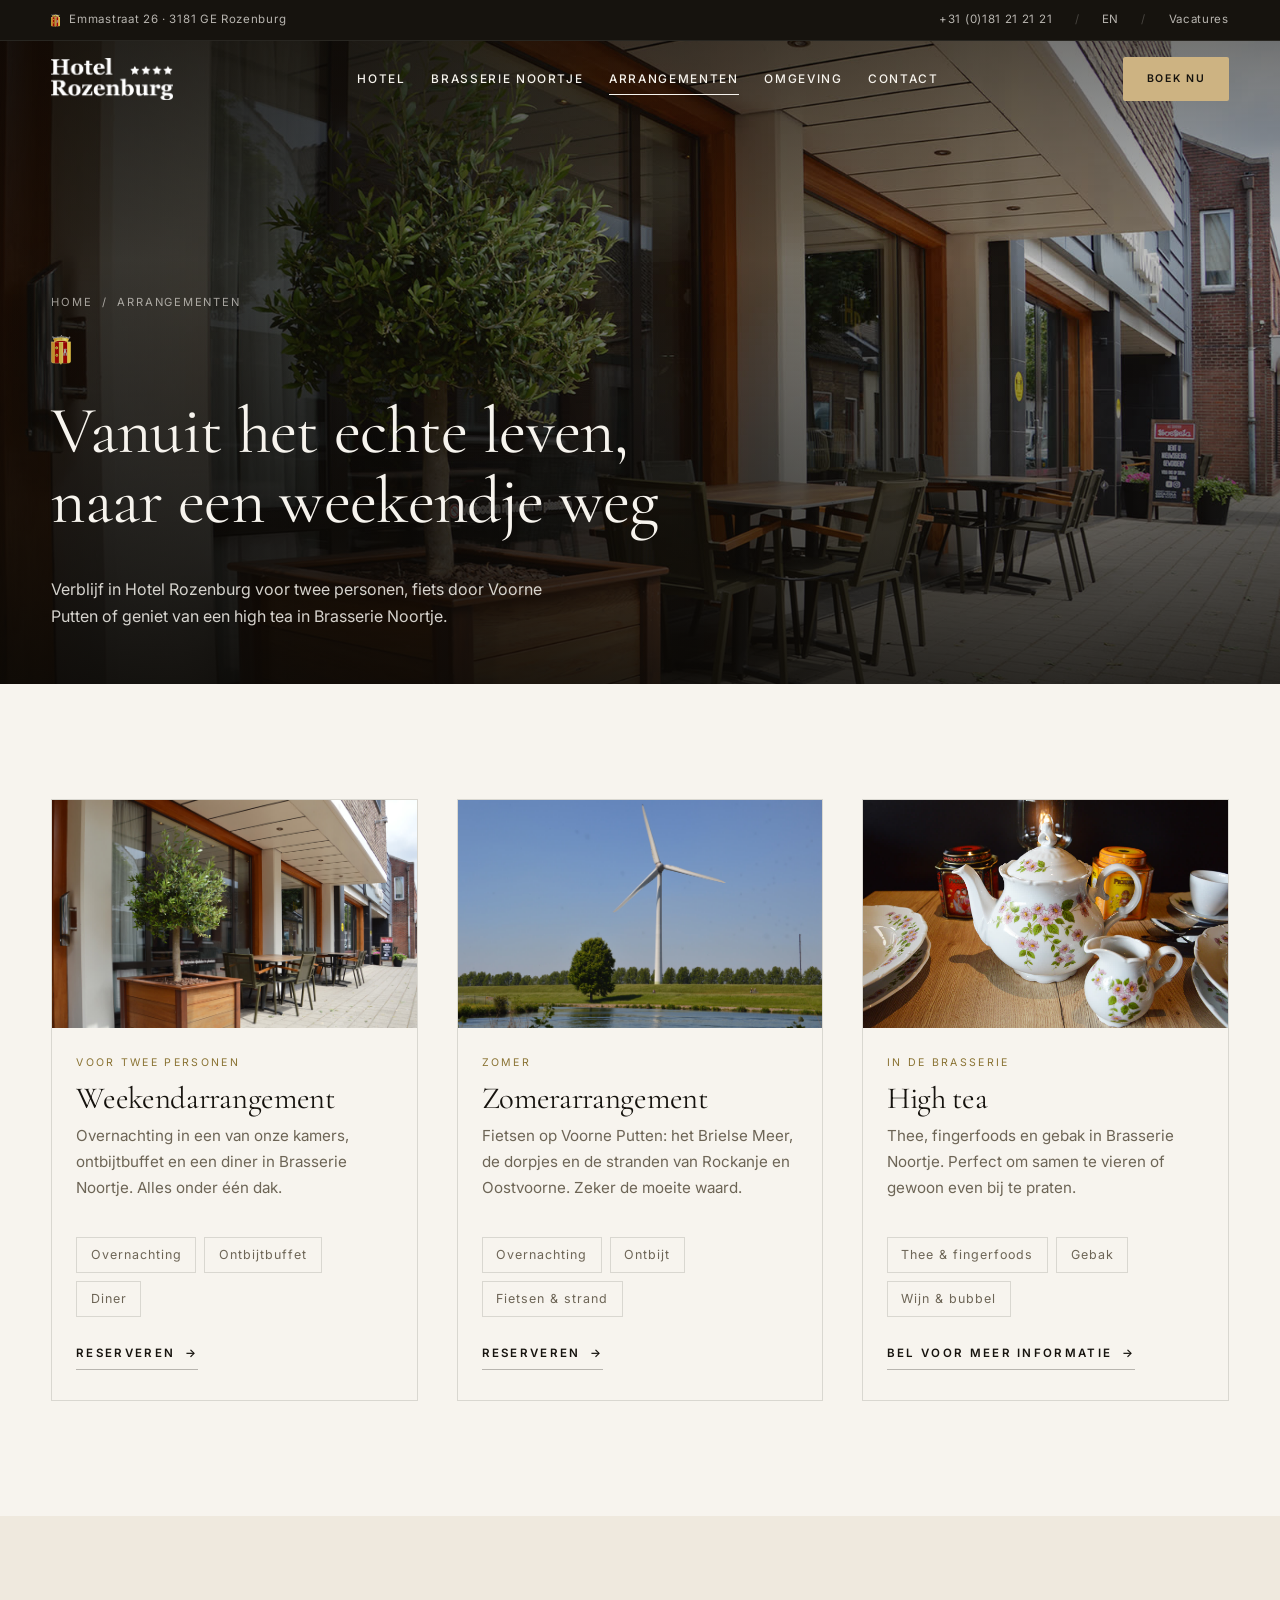
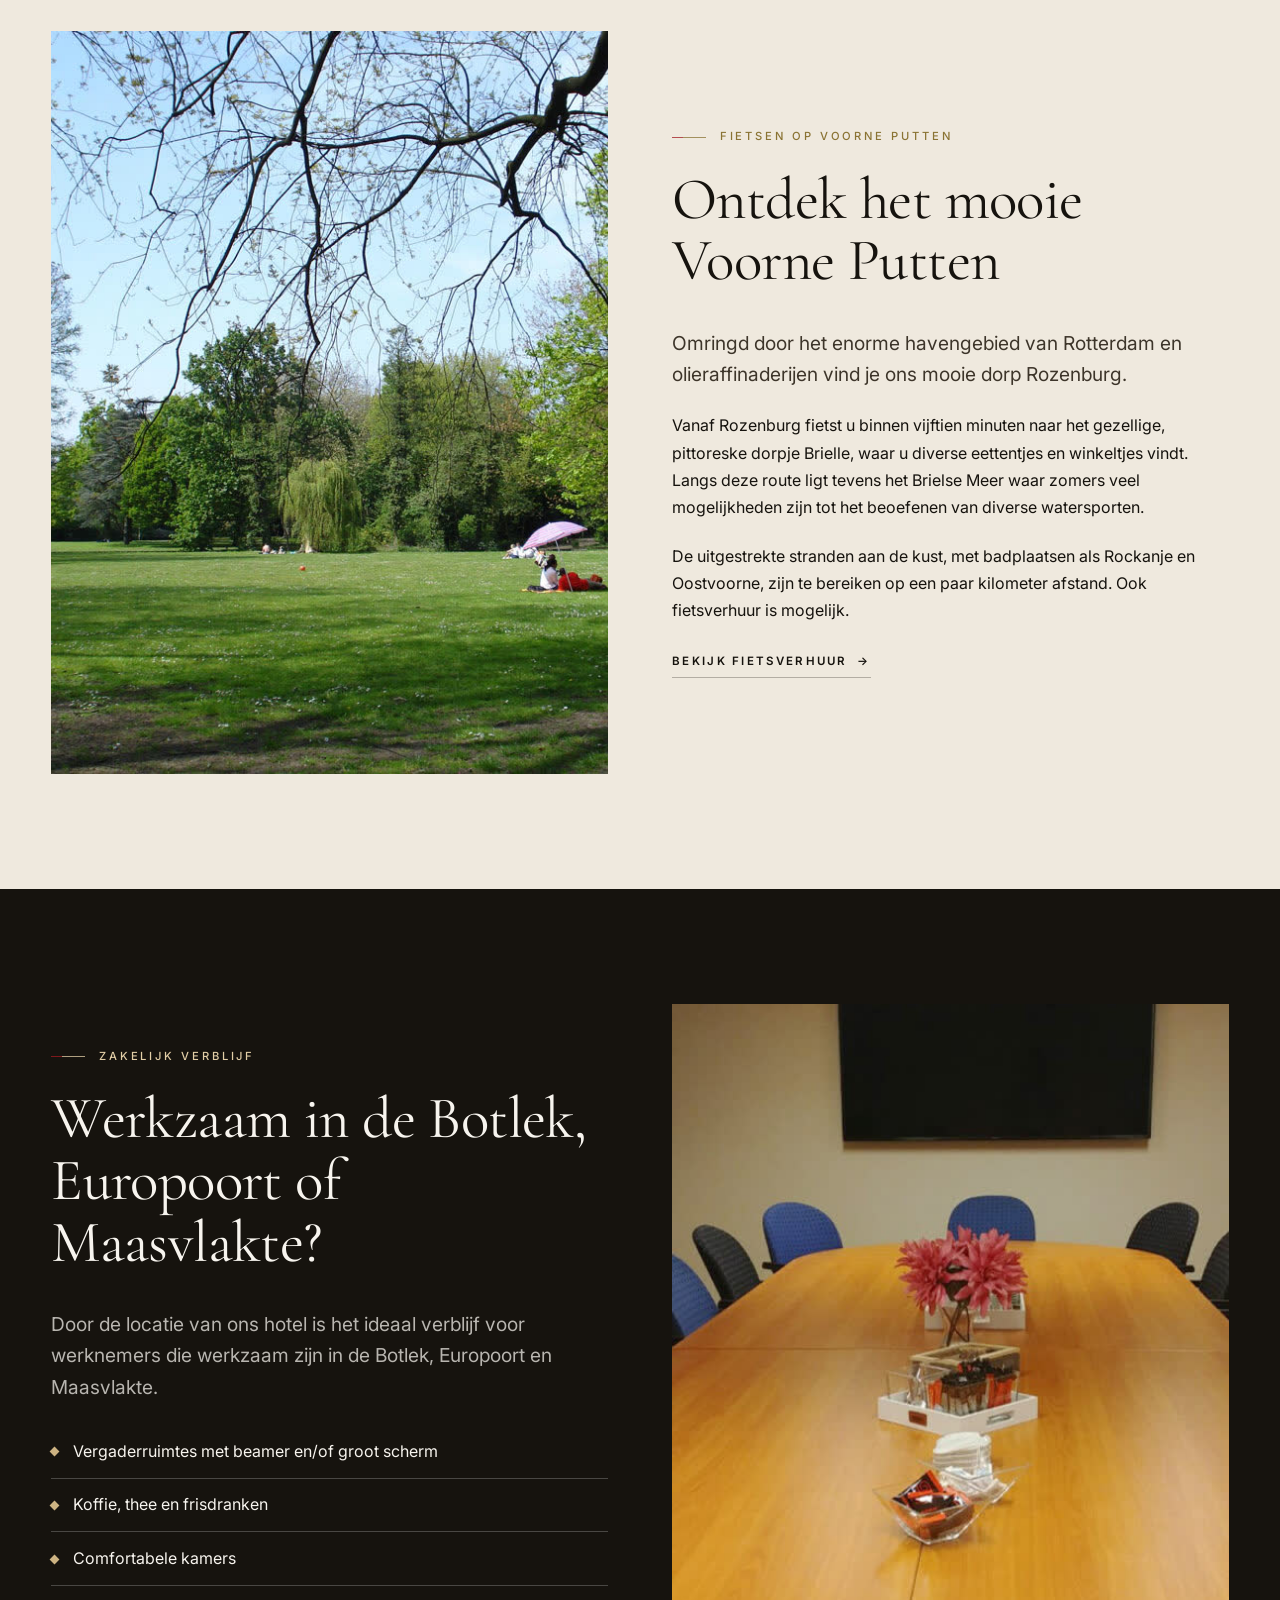
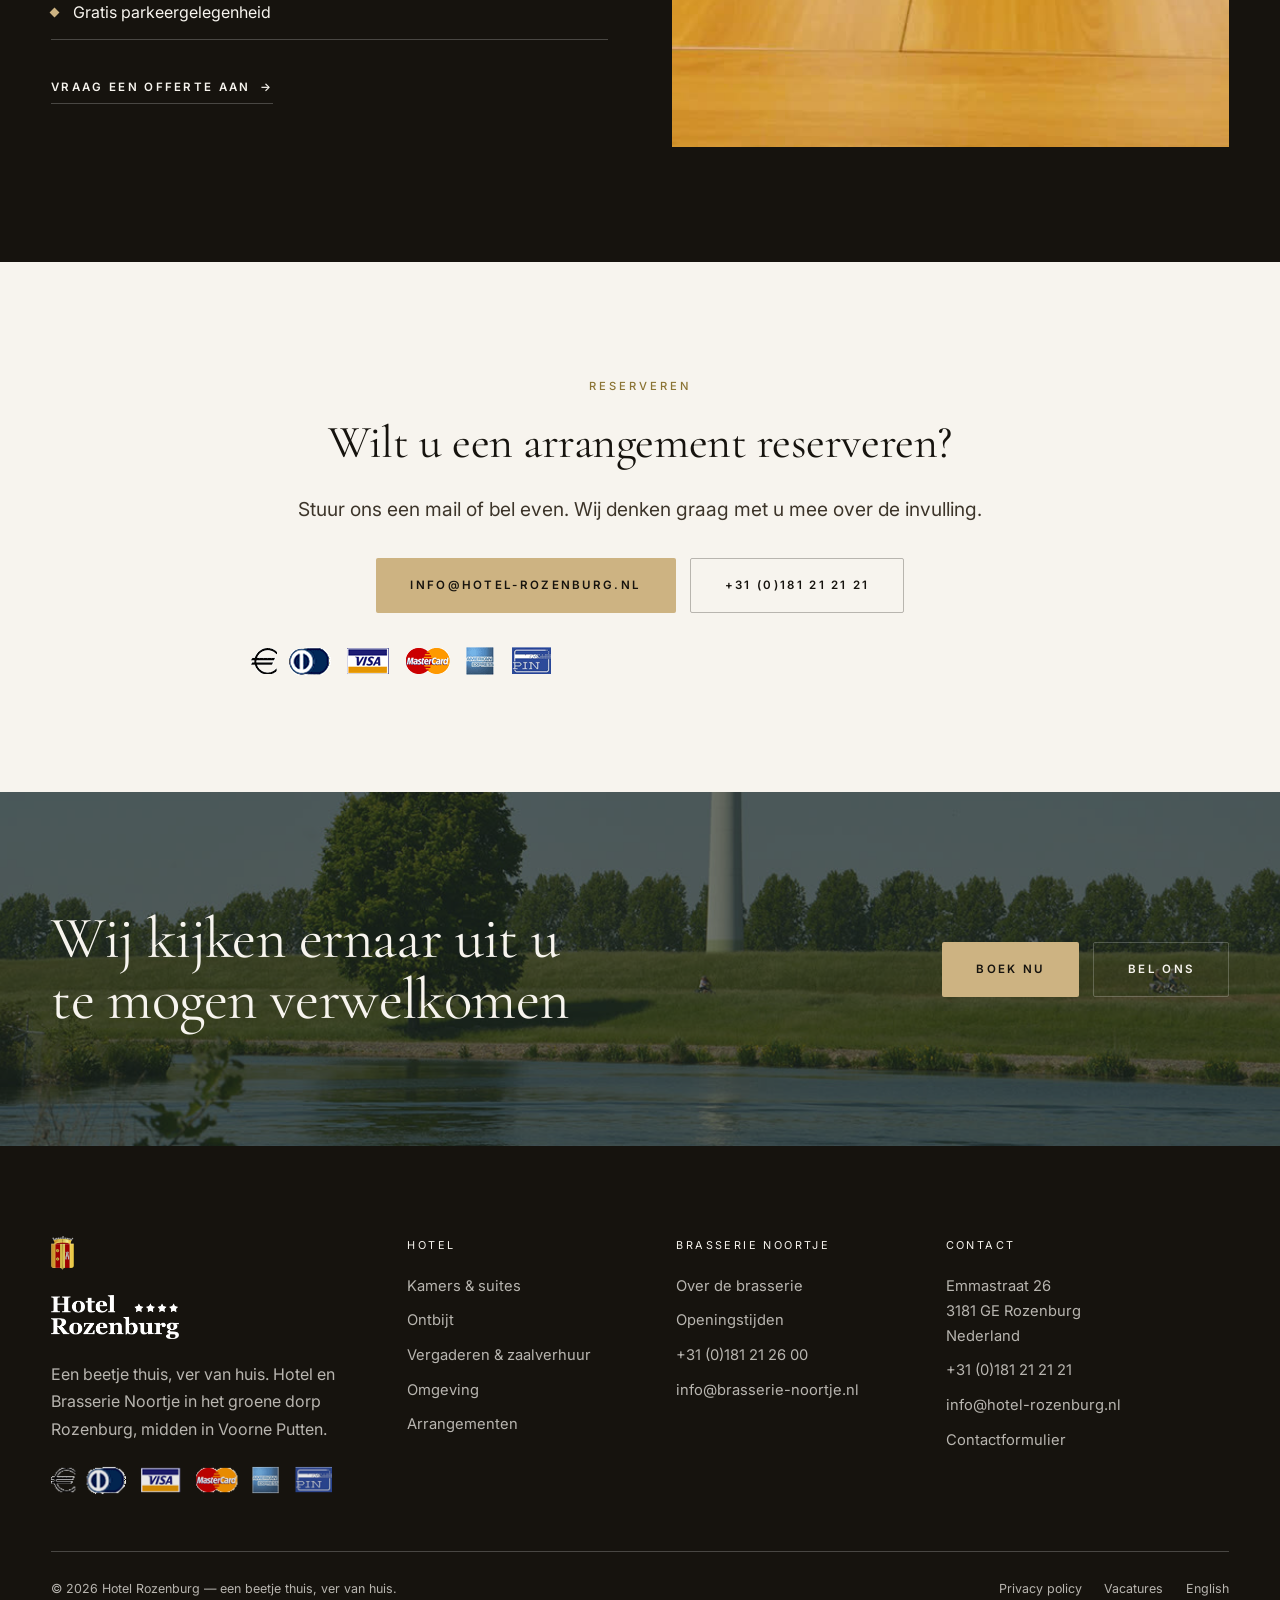
==== arrangementen.html @ 396d0c32 "Concept redesign hotelrozenburg.nl in Berkeley/Maybourne-stijl Nieuwe, statische website voor Hotel " ====
<!DOCTYPE html>
<html lang="nl">
<head>
<meta charset="utf-8">
<meta name="viewport" content="width=device-width, initial-scale=1">
<title>Arrangementen — Weekend weg, high tea &amp; zakelijk verblijf | Hotel Rozenburg</title>
<meta name="description" content="Arrangementen bij Hotel Rozenburg: weekendarrangement voor twee, zomerarrangement met fietsen, high tea in Brasserie Noortje en verblijf voor zakelijke gasten in de Botlek, Europoort en Maasvlakte.">
<link rel="icon" href="assets/img/favicon.png" type="image/png">
<link rel="preconnect" href="https://fonts.googleapis.com">
<link rel="preconnect" href="https://fonts.gstatic.com" crossorigin>
<link href="https://fonts.googleapis.com/css2?family=Cormorant+Garamond:ital,wght@0,300;0,400;0,500;1,300;1,400&family=Inter:wght@300;400;500;600&display=swap" rel="stylesheet">
<link rel="stylesheet" href="assets/css/style.css">
</head>
<body>
<a class="skip-link" href="#main">Direct naar de inhoud</a>

<div class="header-shell">
  <div class="topbar">
    <div class="container topbar__inner">
      <span class="topbar__brand"><img class="crest" src="assets/img/crest-rozenburg.svg" alt="" width="179" height="269" aria-hidden="true">Emmastraat 26 &middot; 3181 GE Rozenburg</span>
      <div class="topbar__list topbar__list--extra">
        <a href="tel:+31181212121">+31 (0)181 21 21 21</a>
        <span class="topbar__sep">/</span>
        <a href="https://hotelrozenburg.nl/en/" lang="en">EN</a>
        <span class="topbar__sep">/</span>
        <a href="https://hotelrozenburg.nl/vacatures/">Vacatures</a>
      </div>
    </div>
  </div>

  <header class="header header--transparent">
    <div class="container header__inner">
      <a class="header__logo" href="index.html" aria-label="Hotel Rozenburg — naar de homepage">
        <img class="logo-light" src="assets/img/logo-hotel.png" alt="Hotel Rozenburg" width="994" height="343">
        <img class="logo-dark" src="assets/img/logo-hotel-ink.png" alt="" width="994" height="343" aria-hidden="true">
      </a>
      <nav class="nav" aria-label="Hoofdnavigatie">
        <a class="nav__link" href="hotel.html">Hotel</a>
        <a class="nav__link" href="restaurant.html">Brasserie Noortje</a>
        <a class="nav__link" href="arrangementen.html" aria-current="page">Arrangementen</a>
        <a class="nav__link" href="hotel.html#omgeving">Omgeving</a>
        <a class="nav__link" href="contact.html">Contact</a>
      </nav>
      <div class="header__actions">
        <a class="btn btn--gold btn--sm" href="https://ibe.smarthotel.nl/?id=aa4fe399-9d43-4f9a-97b3-ec89d5967ba8&amp;segment=Hotel" target="_blank" rel="noopener">Boek nu</a>
        <button class="burger" type="button" aria-label="Menu openen" aria-expanded="false" aria-controls="mobile-menu">
          <span></span><span></span>
        </button>
      </div>
    </div>
  </header>
</div>

<div class="mobile-menu" id="mobile-menu">
  <nav class="mobile-menu__nav" aria-label="Mobiele navigatie">
    <a href="hotel.html">Hotel</a>
    <a href="restaurant.html">Brasserie Noortje</a>
    <a href="arrangementen.html">Arrangementen</a>
    <a href="hotel.html#omgeving">Omgeving</a>
    <a href="contact.html">Contact</a>
  </nav>
  <div class="mobile-menu__foot">
    <a href="tel:+31181212121">+31 (0)181 21 21 21</a>
    <a href="mailto:info@hotel-rozenburg.nl">info@hotel-rozenburg.nl</a>
  </div>
</div>

<main id="main">

  <section class="page-hero">
    <div class="page-hero__media">
      <img src="assets/img/terras.jpg" alt="Het terras van Brasserie Noortje" width="1600" height="1067">
    </div>
    <div class="page-hero__content">
      <div class="container">
        <nav class="breadcrumb" aria-label="Kruimelpad">
          <a href="index.html">Home</a> <span aria-hidden="true">/</span> <span>Arrangementen</span>
        </nav>
        <img class="crest crest--ornament" src="assets/img/crest-rozenburg.svg" alt="" width="179" height="269" aria-hidden="true">
        <h1>Vanuit het echte leven,<br>naar een weekendje weg</h1>
        <p class="page-hero__text">Verblijf in Hotel Rozenburg voor twee personen, fiets door Voorne Putten of geniet van een high tea in Brasserie Noortje.</p>
      </div>
    </div>
  </section>

  <section class="section">
    <div class="container">
      <div class="grid grid--3" data-reveal="arr">
        <article class="card">
          <div class="media media--wide media--zoom"><img src="assets/img/terras.jpg" alt="Terras van Brasserie Noortje" width="1600" height="1067" loading="lazy"></div>
          <div class="card__body">
            <p class="card__kicker">Voor twee personen</p>
            <h2 class="card__title" style="font-size:clamp(1.6rem,2.4vw,2rem)">Weekendarrangement</h2>
            <p class="card__text">Overnachting in een van onze kamers, ontbijtbuffet en een diner in Brasserie Noortje. Alles onder één dak.</p>
            <ul class="tag-list" style="margin-top:1.2rem">
              <li>Overnachting</li>
              <li>Ontbijtbuffet</li>
              <li>Diner</li>
            </ul>
            <div class="card__foot"><a class="link-arrow" href="mailto:info@hotel-rozenburg.nl">Reserveren</a></div>
          </div>
        </article>

        <article class="card">
          <div class="media media--wide media--zoom"><img src="assets/img/landschap.jpg" alt="Groene weilanden van Voorne Putten" width="1600" height="686" loading="lazy"></div>
          <div class="card__body">
            <p class="card__kicker">Zomer</p>
            <h2 class="card__title" style="font-size:clamp(1.6rem,2.4vw,2rem)">Zomerarrangement</h2>
            <p class="card__text">Fietsen op Voorne Putten: het Brielse Meer, de dorpjes en de stranden van Rockanje en Oostvoorne. Zeker de moeite waard.</p>
            <ul class="tag-list" style="margin-top:1.2rem">
              <li>Overnachting</li>
              <li>Ontbijt</li>
              <li>Fietsen &amp; strand</li>
            </ul>
            <div class="card__foot"><a class="link-arrow" href="mailto:info@hotel-rozenburg.nl">Reserveren</a></div>
          </div>
        </article>

        <article class="card">
          <div class="media media--wide media--zoom"><img src="assets/img/high-tea.jpg" alt="Engelse high tea" width="1400" height="933" loading="lazy"></div>
          <div class="card__body">
            <p class="card__kicker">In de brasserie</p>
            <h2 class="card__title" style="font-size:clamp(1.6rem,2.4vw,2rem)">High tea</h2>
            <p class="card__text">Thee, fingerfoods en gebak in Brasserie Noortje. Perfect om samen te vieren of gewoon even bij te praten.</p>
            <ul class="tag-list" style="margin-top:1.2rem">
              <li>Thee &amp; fingerfoods</li>
              <li>Gebak</li>
              <li>Wijn &amp; bubbel</li>
            </ul>
            <div class="card__foot"><a class="link-arrow" href="tel:+31181212600">Bel voor meer informatie</a></div>
          </div>
        </article>
      </div>
    </div>
  </section>

  <section class="section section--paper2">
    <div class="container">
      <div class="feature">
        <div class="feature__media" data-reveal="fietsen">
          <div class="media media--tall"><img src="assets/img/park.jpg" alt="Park en groen rondom Rozenburg" width="1600" height="1067" loading="lazy"></div>
        </div>
        <div class="feature__body" data-reveal="fietsen">
          <p class="eyebrow">Fietsen op Voorne Putten</p>
          <h2>Ontdek het mooie<br>Voorne Putten</h2>
          <p class="lede">Omringd door het enorme havengebied van Rotterdam en olieraffinaderijen vind je ons mooie dorp Rozenburg.</p>
          <p>Vanaf Rozenburg fietst u binnen vijftien minuten naar het gezellige, pittoreske dorpje Brielle, waar u diverse eettentjes en winkeltjes vindt. Langs deze route ligt tevens het Brielse Meer waar zomers veel mogelijkheden zijn tot het beoefenen van diverse watersporten.</p>
          <p>De uitgestrekte stranden aan de kust, met badplaatsen als Rockanje en Oostvoorne, zijn te bereiken op een paar kilometer afstand. Ook fietsverhuur is mogelijk.</p>
          <p><a class="link-arrow" href="https://hotelrozenburg.nl/fietsverhuur/">Bekijk fietsverhuur</a></p>
        </div>
      </div>
    </div>
  </section>

  <section class="section section--ink">
    <div class="container">
      <div class="feature feature--reverse">
        <div class="feature__media" data-reveal="zakelijk">
          <div class="media media--tall"><img src="assets/img/vergader-2.jpg" alt="Vergaderruimte met lange tafel en stoelen" width="1400" height="933" loading="lazy"></div>
        </div>
        <div class="feature__body" data-reveal="zakelijk">
          <p class="eyebrow">Zakelijk verblijf</p>
          <h2>Werkzaam in de Botlek,<br>Europoort of Maasvlakte?</h2>
          <p class="lede">Door de locatie van ons hotel is het ideaal verblijf voor werknemers die werkzaam zijn in de Botlek, Europoort en Maasvlakte.</p>
          <ul class="feature__list">
            <li>Vergaderruimtes met beamer en/of groot scherm</li>
            <li>Koffie, thee en frisdranken</li>
            <li>Comfortabele kamers</li>
            <li>Gratis parkeergelegenheid</li>
          </ul>
          <p style="margin-top:2rem"><a class="link-arrow link-arrow--light" href="contact.html">Vraag een offerte aan</a></p>
        </div>
      </div>
    </div>
  </section>

  <section class="section">
    <div class="container container--narrow text-center">
      <p class="eyebrow" style="justify-content:center">Reserveren</p>
      <h2 style="font-size:clamp(1.9rem,3.6vw,3rem)">Wilt u een arrangement reserveren?</h2>
      <p class="lede">Stuur ons een mail of bel even. Wij denken graag met u mee over de invulling.</p>
      <div class="hero__actions" style="justify-content:center;margin-top:2rem">
        <a class="btn btn--gold" href="mailto:info@hotel-rozenburg.nl">info@hotel-rozenburg.nl</a>
        <a class="btn btn--outline" href="tel:+31181212121">+31 (0)181 21 21 21</a>
      </div>
      <p style="margin-top:2rem"><img src="assets/img/betaalmethoden.gif" alt="Aangenomen betaalmiddelen" width="300" height="32" loading="lazy"></p>
    </div>
  </section>

  <section class="cta-band">
    <div class="cta-band__media"><img src="assets/img/omgeving.jpg" alt="" width="1600" height="1067" loading="lazy"></div>
    <div class="container cta-band__inner">
      <h2>Wij kijken ernaar uit u te mogen verwelkomen</h2>
      <div class="hero__actions" style="margin-top:0">
        <a class="btn btn--gold" href="https://ibe.smarthotel.nl/?id=aa4fe399-9d43-4f9a-97b3-ec89d5967ba8&amp;segment=Hotel" target="_blank" rel="noopener">Boek nu</a>
        <a class="btn btn--ghost-light" href="tel:+31181212121">Bel ons</a>
      </div>
    </div>
  </section>

</main>

<footer class="footer" id="footer">
  <div class="container">
    <div class="footer__grid">
      <div>
        <img class="crest crest--footer" src="assets/img/crest-rozenburg.svg" alt="" width="179" height="269" aria-hidden="true">
        <img class="footer__logo" src="assets/img/logo-hotel.png" alt="Hotel Rozenburg" width="994" height="343" loading="lazy">
        <p>Een beetje thuis, ver van huis. Hotel en Brasserie Noortje in het groene dorp Rozenburg, midden in Voorne Putten.</p>
        <p class="footer__payments" style="margin-top:1.4rem">
          <img src="assets/img/betaalmethoden.gif" alt="Aangenomen betaalmiddelen" width="300" height="32" loading="lazy">
        </p>
      </div>
      <div>
        <p class="footer__title">Hotel</p>
        <ul class="footer__list">
          <li><a href="hotel.html">Kamers &amp; suites</a></li>
          <li><a href="hotel.html#ontbijt">Ontbijt</a></li>
          <li><a href="hotel.html#vergaderen">Vergaderen &amp; zaalverhuur</a></li>
          <li><a href="hotel.html#omgeving">Omgeving</a></li>
          <li><a href="arrangementen.html">Arrangementen</a></li>
        </ul>
      </div>
      <div>
        <p class="footer__title">Brasserie Noortje</p>
        <ul class="footer__list">
          <li><a href="restaurant.html">Over de brasserie</a></li>
          <li><a href="restaurant.html#openingstijden">Openingstijden</a></li>
          <li><a href="tel:+31181212600">+31 (0)181 21 26 00</a></li>
          <li><a href="mailto:info@brasserie-noortje.nl">info@brasserie-noortje.nl</a></li>
        </ul>
      </div>
      <div>
        <p class="footer__title">Contact</p>
        <ul class="footer__list">
          <li>Emmastraat 26<br>3181 GE Rozenburg<br>Nederland</li>
          <li><a href="tel:+31181212121">+31 (0)181 21 21 21</a></li>
          <li><a href="mailto:info@hotel-rozenburg.nl">info@hotel-rozenburg.nl</a></li>
          <li><a href="contact.html">Contactformulier</a></li>
        </ul>
      </div>
    </div>
    <div class="footer__bottom">
      <p style="margin:0">&copy; <span data-year>2026</span> Hotel Rozenburg &mdash; een beetje thuis, ver van huis.</p>
      <div class="footer__legal">
        <a href="https://hotelrozenburg.nl/privacy-policy/">Privacy policy</a>
        <a href="https://hotelrozenburg.nl/vacatures/">Vacatures</a>
        <a href="https://hotelrozenburg.nl/en/" lang="en">English</a>
      </div>
    </div>
  </div>
</footer>

<button class="to-top" type="button" aria-label="Terug naar boven">&uarr;</button>
<script src="assets/js/main.js"></script>
</body>
</html>
---- assets/css/style.css ----
/* ==========================================================================
   Hotel Rozenburg — concept redesign
   Inspired by the editorial luxury language of maybourne.com (The Berkeley)
   ========================================================================== */

/* 1. Tokens ------------------------------------------------------------- */
:root {
  --ink: #16130e;
  --ink-2: #2b251c;
  --ink-3: #3d352a;
  --paper: #f7f4ee;
  --paper-2: #efe9de;
  --paper-3: #e6ddcd;
  --gold: #cdb382;
  --gold-soft: #e2cea6;
  --gold-deep: #8a7333;
  --rozenburg-red: #a11a20;
  --rozenburg-red-soft: #c24a4f;
  --muted: #6d6556;
  --forest: #1e2a23;

  --line: rgba(22, 19, 14, 0.13);
  --line-strong: rgba(22, 19, 14, 0.28);
  --line-invert: rgba(255, 255, 255, 0.22);

  --f-display: "Cormorant Garamond", "Times New Roman", Georgia, serif;
  --f-body: "Inter", system-ui, -apple-system, "Segoe UI", Arial, sans-serif;

  --container: 1360px;
  --gutter: clamp(1.25rem, 4vw, 4rem);
  --section-y: clamp(4.5rem, 9vw, 9rem);
  --radius: 2px;

  --ease: cubic-bezier(0.22, 0.61, 0.36, 1);
  --header-h: 76px;
}

/* 2. Reset -------------------------------------------------------------- */
*,
*::before,
*::after { box-sizing: border-box; }

html {
  -webkit-text-size-adjust: 100%;
  scroll-behavior: smooth;
  scroll-padding-top: calc(var(--header-h) + 20px);
}

body {
  margin: 0;
  background: var(--paper);
  color: var(--ink);
  font-family: var(--f-body);
  font-size: 1rem;
  line-height: 1.7;
  font-weight: 400;
  -webkit-font-smoothing: antialiased;
  overflow-x: hidden;
}

body.is-locked { overflow: hidden; }

img, picture, video, svg { display: block; max-width: 100%; }
img { height: auto; }

a { color: inherit; text-decoration: none; }

button, input, select, textarea { font: inherit; color: inherit; }

:focus-visible {
  outline: 2px solid var(--gold-deep);
  outline-offset: 3px;
}

::selection { background: var(--gold); color: var(--ink); }

.skip-link {
  position: absolute;
  left: -9999px;
  top: 0;
  z-index: 999;
  background: var(--ink);
  color: var(--paper);
  padding: 0.75rem 1.25rem;
}
.skip-link:focus { left: 0; }

/* 3. Typography --------------------------------------------------------- */
h1, h2, h3, h4 {
  font-family: var(--f-display);
  font-weight: 400;
  line-height: 1.05;
  letter-spacing: -0.01em;
  margin: 0 0 0.6em;
  text-wrap: balance;
}

h1 { font-size: clamp(2.9rem, 7.4vw, 6.4rem); }
h2 { font-size: clamp(2.1rem, 4.6vw, 3.9rem); }
h3 { font-size: clamp(1.5rem, 2.4vw, 2.1rem); line-height: 1.15; }
h4 { font-size: clamp(1.15rem, 1.6vw, 1.4rem); line-height: 1.25; }

p { margin: 0 0 1.1em; }
p:last-child { margin-bottom: 0; }

.lede {
  font-size: clamp(1.06rem, 1.5vw, 1.3rem);
  line-height: 1.65;
  color: var(--ink-3);
}

.eyebrow {
  display: block;
  font-size: 0.7rem;
  font-weight: 500;
  letter-spacing: 0.26em;
  text-transform: uppercase;
  color: var(--gold-deep);
  margin: 0 0 1.4rem;
  max-width: 100%;
}
.eyebrow::before {
  content: "";
  display: inline-block;
  width: 34px;
  height: 1px;
  background: linear-gradient(to right, var(--rozenburg-red) 0 11px, currentColor 11px 34px);
  opacity: 0.75;
  vertical-align: middle;
  margin-right: 0.85rem;
}
.eyebrow.is-light { color: var(--gold-soft); }

/* Rozenburg coat of arms (wapen van Rozenburg, Hoge Raad van Adel) */
.crest {
  display: inline-block;
  width: auto;
  height: 13px;
  vertical-align: -1px;
  opacity: 0.92;
}
.crest--footer { height: 34px; margin-bottom: 1.1rem; }
.crest--ornament { height: 30px; margin-bottom: 1.5rem; opacity: 0.85; }
.topbar__brand { display: inline-flex; align-items: center; gap: 0.6rem; }

.text-center { text-align: center; }
.text-center .eyebrow::before { display: none; }
.max-60 { max-width: 60ch; }
.mx-auto { margin-left: auto; margin-right: auto; }

/* 4. Layout ------------------------------------------------------------- */
.container {
  width: 100%;
  max-width: var(--container);
  margin-inline: auto;
  padding-inline: var(--gutter);
}
.container--wide { max-width: 1680px; }
.container--narrow { max-width: 880px; }

.section { padding-block: var(--section-y); }
.section--tight { padding-block: clamp(2.5rem, 5vw, 5rem); }
.section--paper2 { background: var(--paper-2); }
.section--ink { background: var(--ink); color: var(--paper); }
.section--ink .lede { color: rgba(247, 244, 238, 0.72); }
.section--ink .eyebrow { color: var(--gold-soft); }

.rule { height: 1px; background: var(--line); border: 0; margin: 0; }

.grid { display: grid; gap: clamp(1.5rem, 3vw, 2.75rem); }
.grid--2 { grid-template-columns: repeat(2, minmax(0, 1fr)); }
.grid--3 { grid-template-columns: repeat(3, minmax(0, 1fr)); }
.grid--4 { grid-template-columns: repeat(4, minmax(0, 1fr)); }
.grid--sidebar { grid-template-columns: minmax(0, 1fr) minmax(0, 0.85fr); align-items: center; }

.stack-sm > * + * { margin-top: 0.75rem; }
.stack > * + * { margin-top: 1.5rem; }

/* 5. Buttons & links ---------------------------------------------------- */
.btn {
  display: inline-flex;
  align-items: center;
  justify-content: center;
  gap: 0.65rem;
  padding: 1.05rem 2.1rem;
  border: 1px solid transparent;
  border-radius: var(--radius);
  background: var(--ink);
  color: var(--paper);
  font-size: 0.72rem;
  font-weight: 600;
  letter-spacing: 0.2em;
  text-transform: uppercase;
  cursor: pointer;
  transition: background 0.35s var(--ease), color 0.35s var(--ease), border-color 0.35s var(--ease), transform 0.35s var(--ease);
}
.btn:hover { background: var(--gold-deep); }
.btn:active { transform: translateY(1px); }

.btn--gold { background: var(--gold); color: var(--ink); }
.btn--gold:hover { background: var(--gold-soft); }

.btn--outline { background: transparent; color: var(--ink); border-color: var(--line-strong); }
.btn--outline:hover { background: var(--ink); color: var(--paper); border-color: var(--ink); }

.btn--invert { background: var(--paper); color: var(--ink); }
.btn--invert:hover { background: var(--gold); }

.btn--ghost-light { background: transparent; color: var(--paper); border-color: var(--line-invert); }
.btn--ghost-light:hover { background: var(--paper); color: var(--ink); border-color: var(--paper); }

.btn--sm { padding: 0.75rem 1.4rem; font-size: 0.66rem; letter-spacing: 0.16em; }

.link-arrow {
  display: inline-flex;
  align-items: center;
  gap: 0.6rem;
  font-size: 0.72rem;
  font-weight: 600;
  letter-spacing: 0.2em;
  text-transform: uppercase;
  padding-bottom: 0.35rem;
  border-bottom: 1px solid var(--line-strong);
  transition: border-color 0.3s var(--ease), color 0.3s var(--ease), gap 0.3s var(--ease);
}
.link-arrow::after { content: "\2192"; transition: transform 0.3s var(--ease); }
.link-arrow:hover { color: var(--rozenburg-red); border-color: var(--rozenburg-red); gap: 0.95rem; }
.link-arrow:hover::after { transform: translateX(3px); }
.link-arrow--light { color: var(--paper); border-color: var(--line-invert); }
.link-arrow--light:hover { color: var(--gold-soft); border-color: var(--gold-soft); }

.link-underline {
  border-bottom: 1px solid var(--line-strong);
  transition: color 0.3s var(--ease), border-color 0.3s var(--ease);
}
.link-underline:hover { color: var(--gold-deep); border-color: var(--gold-deep); }

/* 6. Header ------------------------------------------------------------- */
.header-shell {
  position: fixed;
  inset: 0 0 auto;
  z-index: 100;
}

.topbar {
  background: var(--ink);
  color: rgba(247, 244, 238, 0.72);
  font-size: 0.72rem;
  letter-spacing: 0.06em;
  border-bottom: 1px solid rgba(255, 255, 255, 0.08);
  max-height: 44px;
  overflow: hidden;
  transition: max-height 0.45s var(--ease), opacity 0.3s var(--ease);
}
.header-shell.is-scrolled .topbar { max-height: 0; opacity: 0; border-bottom-color: transparent; }
.topbar__inner {
  display: flex;
  align-items: center;
  justify-content: space-between;
  gap: 1.5rem;
  min-height: 40px;
}
.topbar a { transition: color 0.3s var(--ease); }
.topbar a:hover { color: var(--gold-soft); }
.topbar__list { display: flex; align-items: center; gap: 1.4rem; }
.topbar__sep { opacity: 0.3; }

.header {
  position: relative;
  transition: background 0.45s var(--ease), box-shadow 0.45s var(--ease), border-color 0.45s var(--ease);
  border-bottom: 1px solid transparent;
}
.header__inner {
  display: flex;
  align-items: center;
  justify-content: space-between;
  gap: 2rem;
  min-height: var(--header-h);
}
.header__logo { display: inline-flex; align-items: center; }
.header__logo img { height: 42px; width: auto; }

.nav { display: flex; align-items: center; gap: clamp(1rem, 2vw, 2.1rem); }
.nav__link {
  position: relative;
  font-size: 0.74rem;
  font-weight: 500;
  letter-spacing: 0.14em;
  text-transform: uppercase;
  padding: 0.4rem 0;
  color: inherit;
  transition: color 0.3s var(--ease), opacity 0.3s var(--ease);
}
.nav__link::after {
  content: "";
  position: absolute;
  left: 0;
  bottom: 0;
  width: 100%;
  height: 1px;
  background: currentColor;
  transform: scaleX(0);
  transform-origin: right;
  transition: transform 0.4s var(--ease);
}
.nav__link:hover::after,
.nav__link[aria-current="page"]::after { transform: scaleX(1); transform-origin: left; }

.header__actions { display: flex; align-items: center; gap: 1rem; }

.header__lang {
  font-size: 0.7rem;
  letter-spacing: 0.12em;
  text-transform: uppercase;
  opacity: 0.7;
}

/* Transparent state over the hero */
.header--transparent {
  color: var(--paper);
  background: transparent;
}
.header--transparent .header__logo img { filter: none; }
.header--solid {
  background: var(--paper);
  color: var(--ink);
  box-shadow: 0 1px 0 var(--line);
}

/* Logo swapping: light logo on transparent header, dark logo on solid */
.header__logo .logo-dark,
.header--solid .header__logo .logo-light { display: none; }
.header--solid .header__logo .logo-dark { display: block; }

.burger {
  display: none;
  width: 46px;
  height: 46px;
  border: 0;
  background: transparent;
  color: inherit;
  cursor: pointer;
  padding: 0;
  position: relative;
}
.burger span {
  position: absolute;
  left: 11px;
  right: 11px;
  height: 1px;
  background: currentColor;
  transition: transform 0.4s var(--ease), opacity 0.25s var(--ease), top 0.4s var(--ease);
}
.burger span:nth-child(1) { top: 19px; }
.burger span:nth-child(2) { top: 25px; }
.burger.is-open span:nth-child(1) { top: 22px; transform: rotate(45deg); }
.burger.is-open span:nth-child(2) { top: 22px; transform: rotate(-45deg); }

/* Mobile menu */
.mobile-menu {
  position: fixed;
  inset: 0;
  z-index: 99;
  background: var(--ink);
  color: var(--paper);
  padding: calc(var(--header-h) + 3rem) var(--gutter) 3rem;
  overflow-y: auto;
  transform: translateY(-100%);
  visibility: hidden;
  transition: transform 0.6s var(--ease), visibility 0.6s;
}
.mobile-menu.is-open { transform: translateY(0); visibility: visible; }
.mobile-menu__nav { display: flex; flex-direction: column; gap: 0.35rem; }
.mobile-menu__nav a {
  font-family: var(--f-display);
  font-size: clamp(2rem, 8vw, 3rem);
  line-height: 1.25;
  padding-block: 0.4rem;
  border-bottom: 1px solid rgba(255, 255, 255, 0.1);
}
.mobile-menu__foot {
  margin-top: 2.5rem;
  display: flex;
  flex-wrap: wrap;
  gap: 1.5rem;
  font-size: 0.85rem;
  color: rgba(247, 244, 238, 0.7);
}

/* 7. Hero --------------------------------------------------------------- */
.hero {
  position: relative;
  min-height: min(100svh, 920px);
  display: flex;
  align-items: flex-end;
  overflow: hidden;
  background: var(--ink);
  isolation: isolate;
}
.hero__media { position: absolute; inset: 0; z-index: -2; }
.hero__slide {
  position: absolute;
  inset: 0;
  opacity: 0;
  transition: opacity 1.4s var(--ease);
}
.hero__slide.is-active { opacity: 1; }
.hero__slide img {
  width: 100%;
  height: 100%;
  object-fit: cover;
  transform: scale(1.06);
  transition: transform 9s linear;
}
.hero__slide.is-active img { transform: scale(1); }
.hero__media::after {
  content: "";
  position: absolute;
  inset: 0;
  background:
    linear-gradient(180deg, rgba(10, 8, 5, 0.58) 0%, rgba(10, 8, 5, 0.12) 28%, rgba(10, 8, 5, 0.78) 100%),
    linear-gradient(90deg, rgba(10, 8, 5, 0.78) 0%, rgba(10, 8, 5, 0.38) 46%, rgba(10, 8, 5, 0) 78%);
}

.hero__content {
  position: relative;
  width: 100%;
  padding-block: clamp(5rem, 12vh, 9rem) clamp(4rem, 9vh, 6rem);
  color: var(--paper);
}
.hero__title { max-width: 14ch; margin-bottom: 0.5em; }
.hero__title em { font-style: italic; color: var(--gold-soft); }
.hero__text {
  max-width: 46ch;
  font-size: clamp(1rem, 1.35vw, 1.18rem);
  color: rgba(247, 244, 238, 0.86);
}
.hero__actions { display: flex; flex-wrap: wrap; gap: 0.9rem; margin-top: 2.2rem; }

.hero__aside {
  position: absolute;
  right: var(--gutter);
  bottom: clamp(1.4rem, 4vh, 2.4rem);
  display: flex;
  align-items: center;
  gap: 1rem;
  color: rgba(247, 244, 238, 0.7);
  font-size: 0.68rem;
  letter-spacing: 0.2em;
  text-transform: uppercase;
}
.hero__counter { font-variant-numeric: tabular-nums; }
.hero__scroll {
  position: absolute;
  left: var(--gutter);
  bottom: clamp(1.4rem, 4vh, 2.4rem);
  display: flex;
  align-items: center;
  gap: 0.9rem;
  color: rgba(247, 244, 238, 0.7);
  font-size: 0.68rem;
  letter-spacing: 0.2em;
  text-transform: uppercase;
}
.hero__scroll i {
  display: block;
  width: 58px;
  height: 1px;
  background: rgba(247, 244, 238, 0.4);
  position: relative;
  overflow: hidden;
}
.hero__scroll i::after {
  content: "";
  position: absolute;
  inset: 0;
  background: var(--gold);
  animation: scrollline 2.4s var(--ease) infinite;
}
@keyframes scrollline {
  0% { transform: translateX(-100%); }
  60%, 100% { transform: translateX(100%); }
}

/* Hero dots */
.hero__dots {
  position: absolute;
  right: var(--gutter);
  top: 50%;
  transform: translateY(-50%);
  display: flex;
  flex-direction: column;
  gap: 0.85rem;
  z-index: 3;
}
.hero__dots button {
  width: 9px;
  height: 9px;
  padding: 0;
  border-radius: 50%;
  border: 1px solid rgba(247, 244, 238, 0.6);
  background: transparent;
  cursor: pointer;
  transition: background 0.3s var(--ease), transform 0.3s var(--ease);
}
.hero__dots button.is-active { background: var(--gold); border-color: var(--gold); transform: scale(1.25); }

.review-dots {
  display: flex;
  gap: 0.85rem;
  justify-content: center;
  margin-top: 1.5rem;
}
.review-dots button {
  width: 9px;
  height: 9px;
  padding: 0;
  border-radius: 50%;
  border: 1px solid rgba(247, 244, 238, 0.45);
  background: transparent;
  cursor: pointer;
  transition: background 0.3s var(--ease), border-color 0.3s var(--ease), transform 0.3s var(--ease);
}
.review-dots button.is-active {
  background: var(--rozenburg-red);
  border-color: var(--rozenburg-red);
  transform: scale(1.25);
}

/* 8. Booking bar -------------------------------------------------------- */
.booking {
  position: relative;
  z-index: 20;
  margin-top: -1px;
}
.booking__card {
  background: var(--paper);
  border: 1px solid var(--line);
  box-shadow: 0 30px 60px -40px rgba(22, 19, 14, 0.45);
  display: grid;
  grid-template-columns: repeat(3, minmax(0, 1fr)) auto;
  align-items: stretch;
}
.booking__field {
  padding: 1.35rem 1.6rem;
  border-right: 1px solid var(--line);
  display: flex;
  flex-direction: column;
  gap: 0.35rem;
}
.booking__label {
  font-size: 0.64rem;
  letter-spacing: 0.2em;
  text-transform: uppercase;
  color: var(--muted);
}
.booking__field input,
.booking__field select {
  border: 0;
  background: transparent;
  padding: 0;
  font-family: var(--f-display);
  font-size: 1.25rem;
  line-height: 1.2;
  color: var(--ink);
  width: 100%;
}
.booking__field input:focus,
.booking__field select:focus { outline: none; }
.booking__field input:focus-visible,
.booking__field select:focus-visible { outline: 2px solid var(--gold-deep); outline-offset: 4px; }
.booking__field select {
  appearance: none;
  background-image: linear-gradient(45deg, transparent 50%, var(--muted) 50%), linear-gradient(135deg, var(--muted) 50%, transparent 50%);
  background-position: right 6px center, right 1px center;
  background-size: 6px 6px, 6px 6px;
  background-repeat: no-repeat;
  padding-right: 1.1rem;
}
.booking__submit { display: flex; align-items: stretch; }
.booking__submit .btn { border-radius: 0; height: 100%; padding-inline: 2.4rem; }
.booking__note {
  font-size: 0.78rem;
  color: var(--muted);
  padding: 0.85rem 0 0;
}
.booking__feedback {
  margin-top: 1rem;
  font-size: 0.9rem;
  padding: 0.9rem 1.1rem;
  border-left: 2px solid var(--gold);
  background: var(--paper-2);
  display: none;
}
.booking__feedback.is-visible { display: block; }

/* 9. Media & cards ------------------------------------------------------ */
.media {
  position: relative;
  overflow: hidden;
  background: var(--paper-3);
}
.media img {
  width: 100%;
  height: 100%;
  object-fit: cover;
  transition: transform 1.1s var(--ease);
}
.media--zoom:hover img { transform: scale(1.045); }
.media--tall { aspect-ratio: 3 / 4; }
.media--square { aspect-ratio: 1 / 1; }
.media--wide { aspect-ratio: 16 / 10; }
.media--panorama { aspect-ratio: 21 / 9; }

.media__caption {
  position: absolute;
  inset: auto 0 0;
  padding: 2.5rem 1.5rem 1.25rem;
  background: linear-gradient(0deg, rgba(10, 8, 5, 0.72), transparent);
  color: var(--paper);
  font-size: 0.74rem;
  letter-spacing: 0.16em;
  text-transform: uppercase;
}

.card {
  display: flex;
  flex-direction: column;
  background: var(--paper);
  border: 1px solid var(--line);
  transition: border-color 0.4s var(--ease), transform 0.4s var(--ease), box-shadow 0.4s var(--ease);
}
.card:hover {
  border-color: var(--line-strong);
  transform: translateY(-4px);
  box-shadow: 0 24px 50px -36px rgba(22, 19, 14, 0.5);
}
.card__body { padding: 1.6rem 1.5rem 1.9rem; display: flex; flex-direction: column; flex: 1; }
.card__kicker {
  font-size: 0.66rem;
  letter-spacing: 0.22em;
  text-transform: uppercase;
  color: var(--gold-deep);
  margin-bottom: 0.7rem;
}
.card__title { margin-bottom: 0.5rem; }
.card__text { color: var(--muted); font-size: 0.95rem; }
.card__foot { margin-top: auto; padding-top: 1.3rem; }
.section--ink .card {
  background: transparent;
  border-color: var(--line-invert);
}
.section--ink .card:hover { border-color: var(--gold-soft); box-shadow: none; }
.section--ink .card__text { color: rgba(247, 244, 238, 0.66); }
.section--ink .card__kicker { color: var(--gold-soft); }

/* 10. Stats -------------------------------------------------------------- */
.stats { display: grid; grid-template-columns: repeat(4, minmax(0, 1fr)); gap: 1px; background: var(--line); }
.stats__item { background: var(--paper); padding: clamp(1.5rem, 3vw, 2.6rem) clamp(1rem, 2vw, 1.8rem); }
.stats__value {
  font-family: var(--f-display);
  font-size: clamp(2.4rem, 4.6vw, 3.6rem);
  line-height: 1;
  color: var(--gold-deep);
}
.stats__label {
  margin-top: 0.65rem;
  font-size: 0.72rem;
  letter-spacing: 0.16em;
  text-transform: uppercase;
  color: var(--muted);
}
.section--ink .stats { background: var(--line-invert); }
.section--ink .stats__item { background: var(--ink); }
.section--ink .stats__label { color: rgba(247, 244, 238, 0.6); }

/* 11. Slider (rooms / reviews) ------------------------------------------ */
.slider { position: relative; }
.slider__track {
  display: flex;
  gap: clamp(1rem, 2vw, 1.75rem);
  overflow-x: auto;
  scroll-snap-type: x mandatory;
  scrollbar-width: none;
  padding-bottom: 0.5rem;
  scroll-padding-left: var(--gutter);
}
.slider__track::-webkit-scrollbar { display: none; }
.slider__item { flex: 0 0 clamp(250px, 30vw, 380px); scroll-snap-align: start; }

.slider__nav { display: flex; gap: 0.6rem; }
.slider__btn {
  width: 48px;
  height: 48px;
  border: 1px solid var(--line-strong);
  background: transparent;
  color: inherit;
  cursor: pointer;
  display: inline-flex;
  align-items: center;
  justify-content: center;
  font-size: 1rem;
  transition: background 0.3s var(--ease), color 0.3s var(--ease), border-color 0.3s var(--ease);
}
.slider__btn:hover { background: var(--ink); color: var(--paper); border-color: var(--ink); }
.section--ink .slider__btn { border-color: var(--line-invert); }
.section--ink .slider__btn:hover { background: var(--paper); color: var(--ink); border-color: var(--paper); }

.room-card__meta {
  display: flex;
  justify-content: space-between;
  gap: 1rem;
  font-size: 0.72rem;
  letter-spacing: 0.12em;
  text-transform: uppercase;
  color: var(--muted);
  margin-top: 0.9rem;
}

/* 12. Reviews ------------------------------------------------------------ */
.reviews { position: relative; }
.review {
  display: none;
  max-width: 900px;
  margin-inline: auto;
  text-align: center;
}
.review.is-active { display: block; animation: fadeup 0.7s var(--ease); }
@keyframes fadeup { from { opacity: 0; transform: translateY(14px); } to { opacity: 1; transform: none; } }
.review__stars { color: var(--gold); letter-spacing: 0.3em; font-size: 0.95rem; margin-bottom: 1.5rem; }
.review__quote {
  font-family: var(--f-display);
  font-size: clamp(1.4rem, 2.9vw, 2.35rem);
  line-height: 1.35;
  color: var(--ink);
}
.review__author { margin-top: 1.8rem; font-size: 0.74rem; letter-spacing: 0.2em; text-transform: uppercase; color: var(--muted); }
.section--ink .review__quote { color: var(--paper); }
.section--ink .review__author { color: rgba(247, 244, 238, 0.6); }

/* 13. Split / feature ---------------------------------------------------- */
.feature { display: grid; grid-template-columns: repeat(2, minmax(0, 1fr)); gap: clamp(2rem, 5vw, 5rem); align-items: center; }
.feature--reverse .feature__media { order: 2; }
.feature__body > * + * { margin-top: 1.35rem; }
.feature__list { list-style: none; margin: 0; padding: 0; }
.feature__list li {
  display: flex;
  gap: 0.9rem;
  padding: 0.8rem 0;
  border-bottom: 1px solid var(--line);
  align-items: flex-start;
}
.feature__list li::before {
  content: "";
  flex: 0 0 auto;
  width: 7px;
  height: 7px;
  margin-top: 0.65rem;
  background: var(--gold);
  transform: rotate(45deg);
}
.section--ink .feature__list li { border-color: var(--line-invert); }

.hours { list-style: none; margin: 0; padding: 0; font-size: 0.95rem; }
.hours li { display: flex; justify-content: space-between; gap: 1rem; padding: 0.7rem 0; border-bottom: 1px solid var(--line); }
.hours li span:last-child { color: var(--muted); }
.section--ink .hours li { border-color: var(--line-invert); }
.section--ink .hours li span:last-child { color: rgba(247, 244, 238, 0.65); }

/* 14. Tiles / tiles trio ------------------------------------------------- */
.tile { position: relative; display: block; overflow: hidden; color: var(--paper); }
.tile img { width: 100%; height: 100%; object-fit: cover; transition: transform 1.2s var(--ease); }
.tile:hover img { transform: scale(1.05); }
.tile::after {
  content: "";
  position: absolute;
  inset: 0;
  background: linear-gradient(0deg, rgba(10, 8, 5, 0.88) 2%, rgba(10, 8, 5, 0.55) 26%, rgba(10, 8, 5, 0.12) 62%, rgba(10, 8, 5, 0.05) 100%);
}
.tile__body {
  position: absolute;
  inset: auto 0 0;
  z-index: 2;
  padding: clamp(1.5rem, 3vw, 2.4rem);
}
.tile__title { font-size: clamp(1.5rem, 2.4vw, 2rem); margin: 0 0 0.45rem; }
.tile__text { color: rgba(247, 244, 238, 0.8); font-size: 0.92rem; margin: 0 0 1rem; max-width: 34ch; }

/* 15. Gallery strip ------------------------------------------------------ */
.gallery { display: grid; grid-template-columns: repeat(6, minmax(0, 1fr)); gap: 6px; }
.gallery a { display: block; overflow: hidden; }
.gallery img { width: 100%; height: 100%; object-fit: cover; aspect-ratio: 1 / 1; transition: transform 1s var(--ease), filter 0.6s var(--ease); }
.gallery a:hover img { transform: scale(1.07); filter: brightness(1.06); }

/* 16. Accordion ---------------------------------------------------------- */
.accordion { border-top: 1px solid var(--line); }
.accordion__item { border-bottom: 1px solid var(--line); }
.accordion__trigger {
  width: 100%;
  display: flex;
  align-items: center;
  justify-content: space-between;
  gap: 1.5rem;
  padding: 1.35rem 0;
  background: transparent;
  border: 0;
  text-align: left;
  font-family: var(--f-display);
  font-size: clamp(1.1rem, 1.7vw, 1.45rem);
  cursor: pointer;
}
.accordion__trigger::after {
  content: "+";
  flex: 0 0 auto;
  font-family: var(--f-body);
  font-size: 1.1rem;
  color: var(--gold-deep);
  transition: transform 0.35s var(--ease);
}
.accordion__trigger[aria-expanded="true"]::after { transform: rotate(45deg); }
.accordion__panel { display: grid; grid-template-rows: 0fr; transition: grid-template-rows 0.45s var(--ease); }
.accordion__panel > div { overflow: hidden; }
.accordion__item.is-open .accordion__panel { grid-template-rows: 1fr; }
.accordion__panel p { color: var(--muted); max-width: 70ch; padding-bottom: 1.4rem; }

/* 17. Page hero (inner pages) ------------------------------------------- */
.page-hero {
  position: relative;
  min-height: clamp(480px, 76vh, 780px);
  display: flex;
  align-items: flex-end;
  color: var(--paper);
  background: var(--ink);
  overflow: hidden;
  isolation: isolate;
}
.page-hero__media { position: absolute; inset: 0; z-index: -2; }
.page-hero__media img { width: 100%; height: 100%; object-fit: cover; }
.page-hero__media::after {
  content: "";
  position: absolute;
  inset: 0;
  background:
    linear-gradient(180deg, rgba(10, 8, 5, 0.62) 0%, rgba(10, 8, 5, 0.25) 38%, rgba(10, 8, 5, 0.85) 100%),
    linear-gradient(90deg, rgba(10, 8, 5, 0.7) 0%, rgba(10, 8, 5, 0.25) 55%, rgba(10, 8, 5, 0) 80%);
}
.page-hero__content {
  padding-block: calc(var(--header-h) + 3rem) clamp(2.5rem, 6vh, 4rem);
  width: 100%;
}
.page-hero h1 { max-width: 20ch; font-size: clamp(2.4rem, 5.2vw, 4.8rem); }
.page-hero__text { max-width: 52ch; color: rgba(247, 244, 238, 0.85); }
.breadcrumb { font-size: 0.7rem; letter-spacing: 0.16em; text-transform: uppercase; color: rgba(247, 244, 238, 0.62); margin-bottom: 1.4rem; display: flex; gap: 0.6rem; }
.breadcrumb a:hover { color: var(--gold-soft); }

/* 18. Forms -------------------------------------------------------------- */
.form-grid { display: grid; gap: 1.25rem; }
.field { display: flex; flex-direction: column; gap: 0.45rem; }
.field label { font-size: 0.68rem; letter-spacing: 0.18em; text-transform: uppercase; color: var(--muted); }
.field input,
.field select,
.field textarea {
  border: 1px solid var(--line);
  background: var(--paper);
  padding: 0.95rem 1.1rem;
  font-size: 0.98rem;
  transition: border-color 0.3s var(--ease);
}
.field input:focus,
.field select:focus,
.field textarea:focus { outline: none; border-color: var(--gold-deep); }
.field textarea { resize: vertical; min-height: 140px; }
.field-row { display: grid; grid-template-columns: repeat(2, minmax(0, 1fr)); gap: 1.25rem; }
.form-note { font-size: 0.78rem; color: var(--muted); }

/* 19. CTA band ----------------------------------------------------------- */
.cta-band {
  position: relative;
  color: var(--paper);
  background: var(--forest);
  overflow: hidden;
  isolation: isolate;
}
.cta-band__media { position: absolute; inset: 0; z-index: -2; opacity: 0.38; }
.cta-band__media img { width: 100%; height: 100%; object-fit: cover; }
.cta-band__inner {
  padding-block: clamp(4rem, 9vw, 8rem);
  display: flex;
  flex-wrap: wrap;
  align-items: center;
  justify-content: space-between;
  gap: 2.5rem;
}
.cta-band h2 { max-width: 20ch; margin: 0; }

/* 20. Footer ------------------------------------------------------------- */
.footer { background: var(--ink); color: rgba(247, 244, 238, 0.72); padding-top: clamp(3.5rem, 7vw, 6rem); }
.footer a { transition: color 0.3s var(--ease); }
.footer a:hover { color: var(--gold-soft); }
.footer__grid { display: grid; grid-template-columns: 1.4fr 1fr 1fr 1.3fr; gap: clamp(2rem, 4vw, 3.5rem); padding-bottom: 3.5rem; }
.footer__title {
  font-family: var(--f-body);
  font-size: 0.68rem;
  letter-spacing: 0.22em;
  text-transform: uppercase;
  color: var(--paper);
  margin: 0 0 1.2rem;
}
.footer__list { list-style: none; margin: 0; padding: 0; display: grid; gap: 0.6rem; font-size: 0.92rem; }
.footer__logo { height: 44px; width: auto; margin-bottom: 1.4rem; }
.footer__bottom {
  border-top: 1px solid var(--line-invert);
  padding-block: 1.6rem;
  display: flex;
  flex-wrap: wrap;
  gap: 1.25rem 2rem;
  align-items: center;
  justify-content: space-between;
  font-size: 0.78rem;
}
.footer__legal { display: flex; gap: 1.4rem; flex-wrap: wrap; }
.footer__payments img { height: 30px; width: auto; opacity: 0.9; }

/* 21. Scroll reveal ------------------------------------------------------ */
html.js [data-reveal] {
  opacity: 0;
  transform: translateY(26px);
  transition: opacity 0.9s var(--ease), transform 0.9s var(--ease);
  transition-delay: var(--reveal-delay, 0ms);
}
html.js [data-reveal].is-visible { opacity: 1; transform: none; }

/* 22. Misc --------------------------------------------------------------- */
.badge {
  display: inline-block;
  padding: 0.35rem 0.85rem;
  border: 1px solid var(--line-strong);
  border-radius: 999px;
  font-size: 0.68rem;
  letter-spacing: 0.14em;
  text-transform: uppercase;
}
.badge--gold { background: var(--gold); border-color: var(--gold); color: var(--ink); }
.notice {
  border-left: 2px solid var(--gold);
  background: var(--paper-2);
  padding: 1.1rem 1.3rem;
  font-size: 0.92rem;
  display: none;
}
.notice.is-visible { display: block; }
.tag-list { display: flex; flex-wrap: wrap; gap: 0.5rem; list-style: none; margin: 0; padding: 0; }
.tag-list li { font-size: 0.78rem; letter-spacing: 0.08em; padding: 0.4rem 0.85rem; border: 1px solid var(--line); color: var(--muted); }

.to-top {
  position: fixed;
  right: 1.5rem;
  bottom: 1.5rem;
  z-index: 80;
  width: 46px;
  height: 46px;
  border: 1px solid var(--line-strong);
  background: var(--paper);
  color: var(--ink);
  cursor: pointer;
  opacity: 0;
  pointer-events: none;
  transform: translateY(12px);
  transition: opacity 0.4s var(--ease), transform 0.4s var(--ease), background 0.3s var(--ease);
}
.to-top.is-visible { opacity: 1; pointer-events: auto; transform: none; }
.to-top:hover { background: var(--gold); }

/* 23. Responsive --------------------------------------------------------- */
@media (max-width: 1080px) {
  .nav { display: none; }
  .burger { display: block; }
  .header__lang { display: none; }
  .booking__card { grid-template-columns: repeat(2, minmax(0, 1fr)); }
  .booking__field:nth-child(2) { border-right: 0; }
  .booking__field:nth-child(3) { border-top: 1px solid var(--line); }
  .booking__submit { grid-column: 1 / -1; }
  .booking__submit .btn { padding-block: 1.1rem; }
  .grid--sidebar { grid-template-columns: 1fr; }
  .feature { gap: 2.5rem; }
  .footer__grid { grid-template-columns: repeat(2, minmax(0, 1fr)); }
}

@media (max-width: 860px) {
  .grid--2, .grid--3, .grid--4, .feature { grid-template-columns: 1fr; }
  .feature--reverse .feature__media { order: 0; }
  .stats { grid-template-columns: repeat(2, minmax(0, 1fr)); }
  .hero__aside, .hero__dots { display: none; }
  .gallery { grid-template-columns: repeat(3, minmax(0, 1fr)); }
  .topbar__inner { justify-content: center; }
  .topbar__list--extra { display: none; }
  .slider__item { flex-basis: 78vw; }
}

@media (max-width: 560px) {
  .booking__card { grid-template-columns: 1fr; }
  .booking__field { border-right: 0; border-bottom: 1px solid var(--line); }
  .booking__field:nth-child(3) { border-top: 0; }
  .field-row { grid-template-columns: 1fr; }
  .footer__grid { grid-template-columns: 1fr; }
  .gallery { grid-template-columns: repeat(2, minmax(0, 1fr)); }
  .hero__scroll { display: none; }
}

@media (prefers-reduced-motion: reduce) {
  html { scroll-behavior: auto; }
  *, *::before, *::after {
    animation-duration: 0.001ms !important;
    animation-iteration-count: 1 !important;
    transition-duration: 0.001ms !important;
  }
  html.js [data-reveal] { opacity: 1; transform: none; }
}
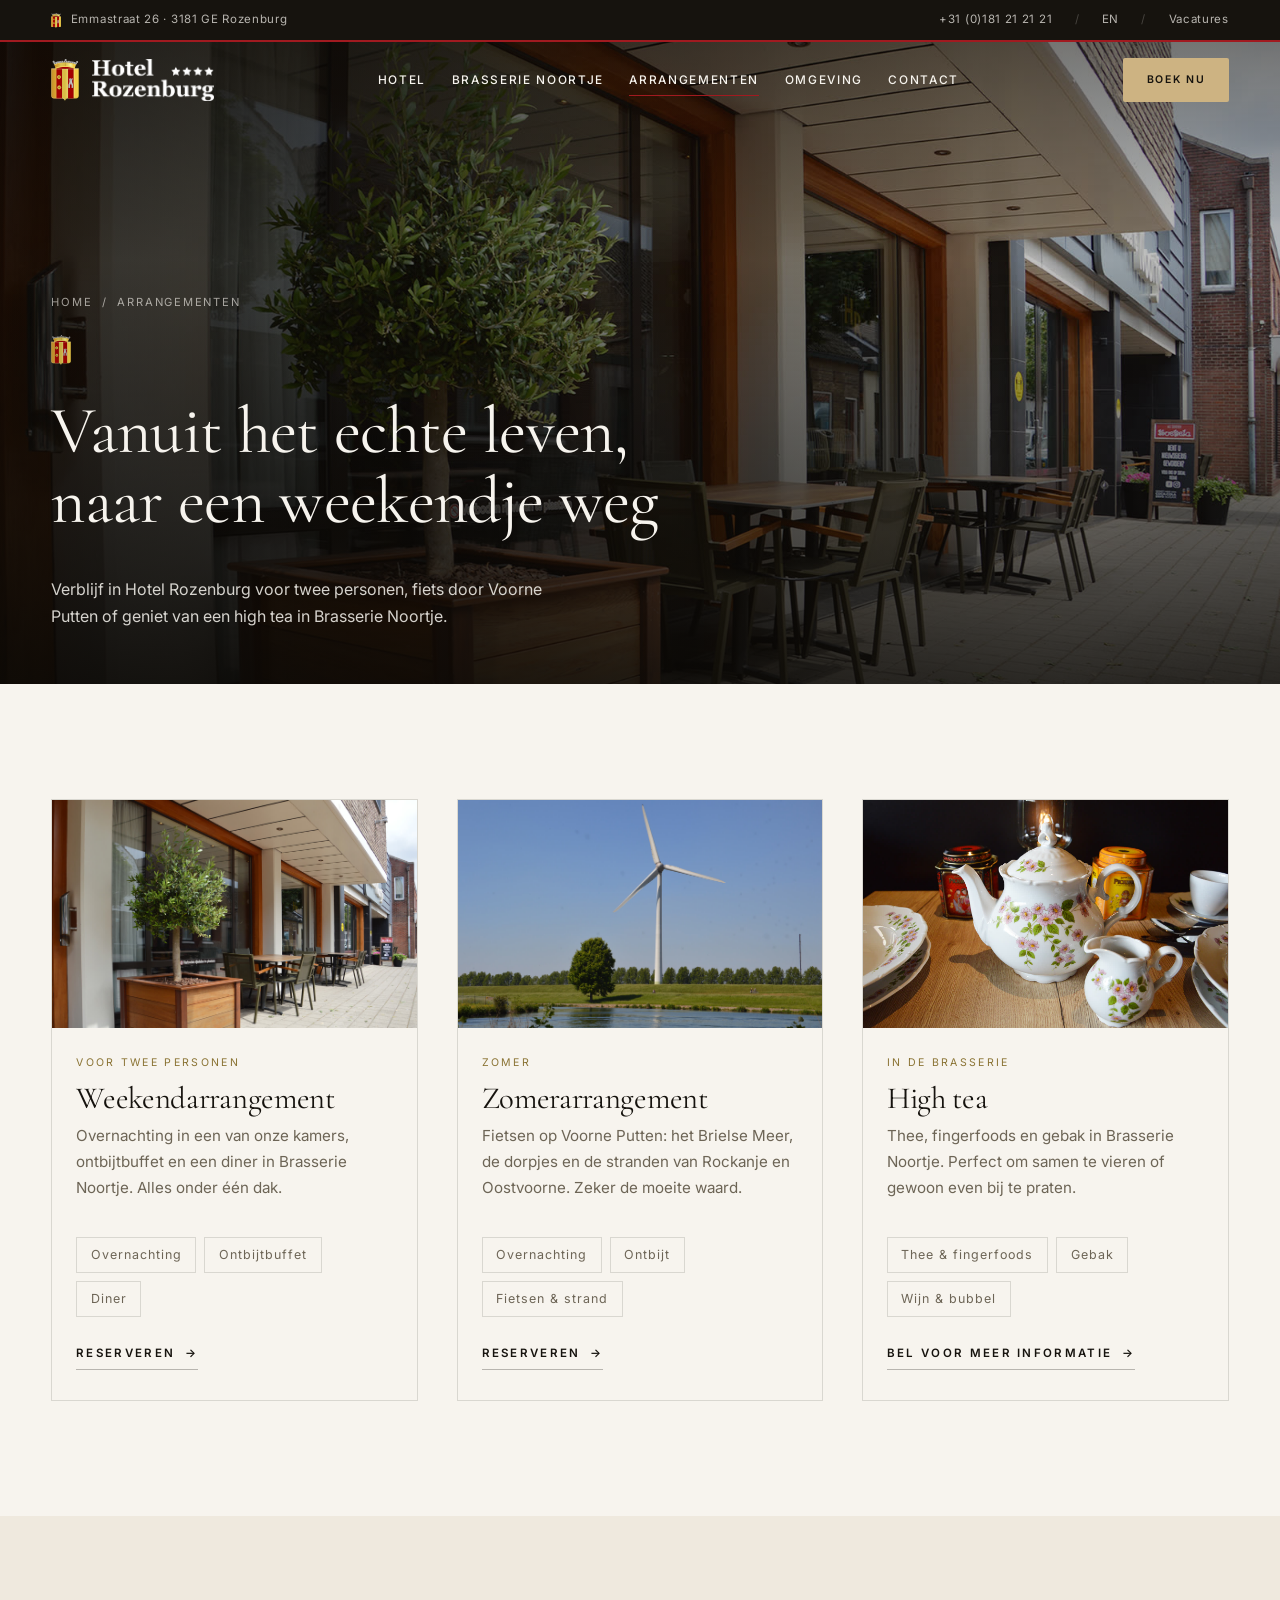
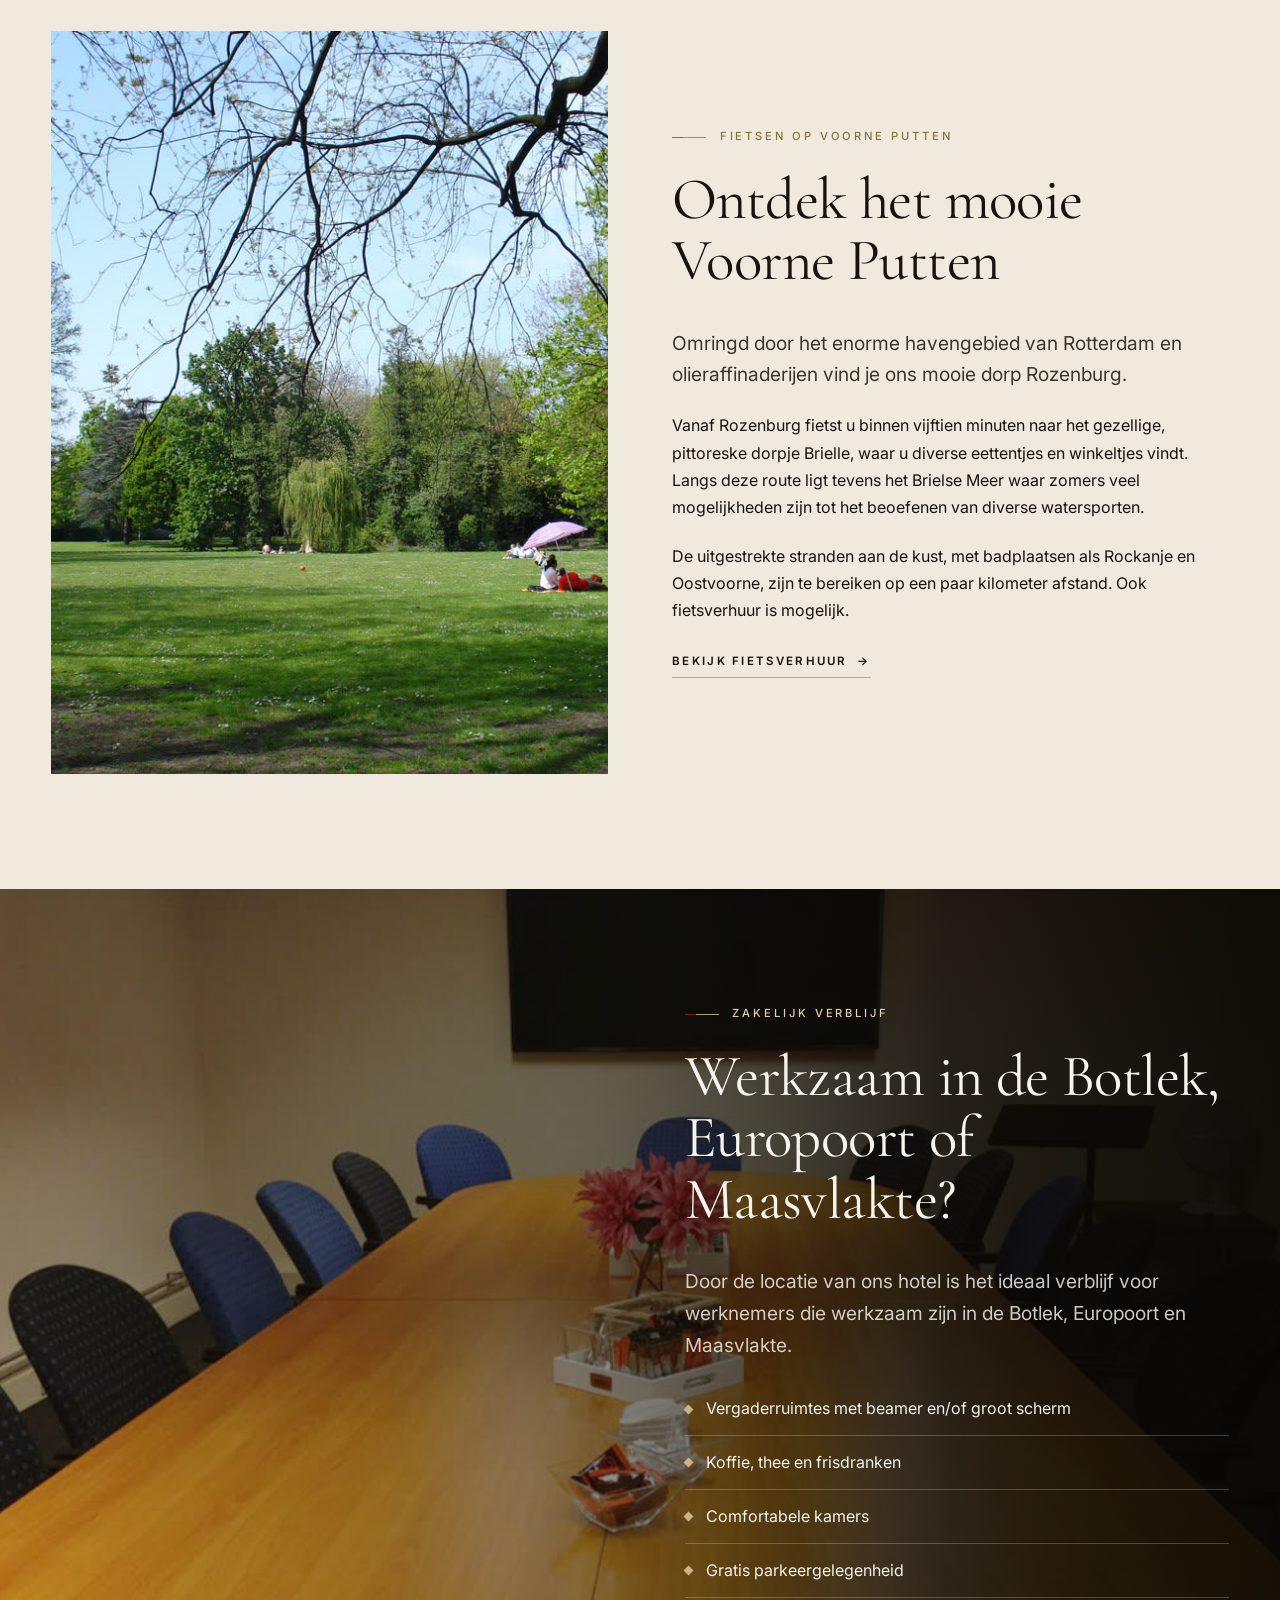
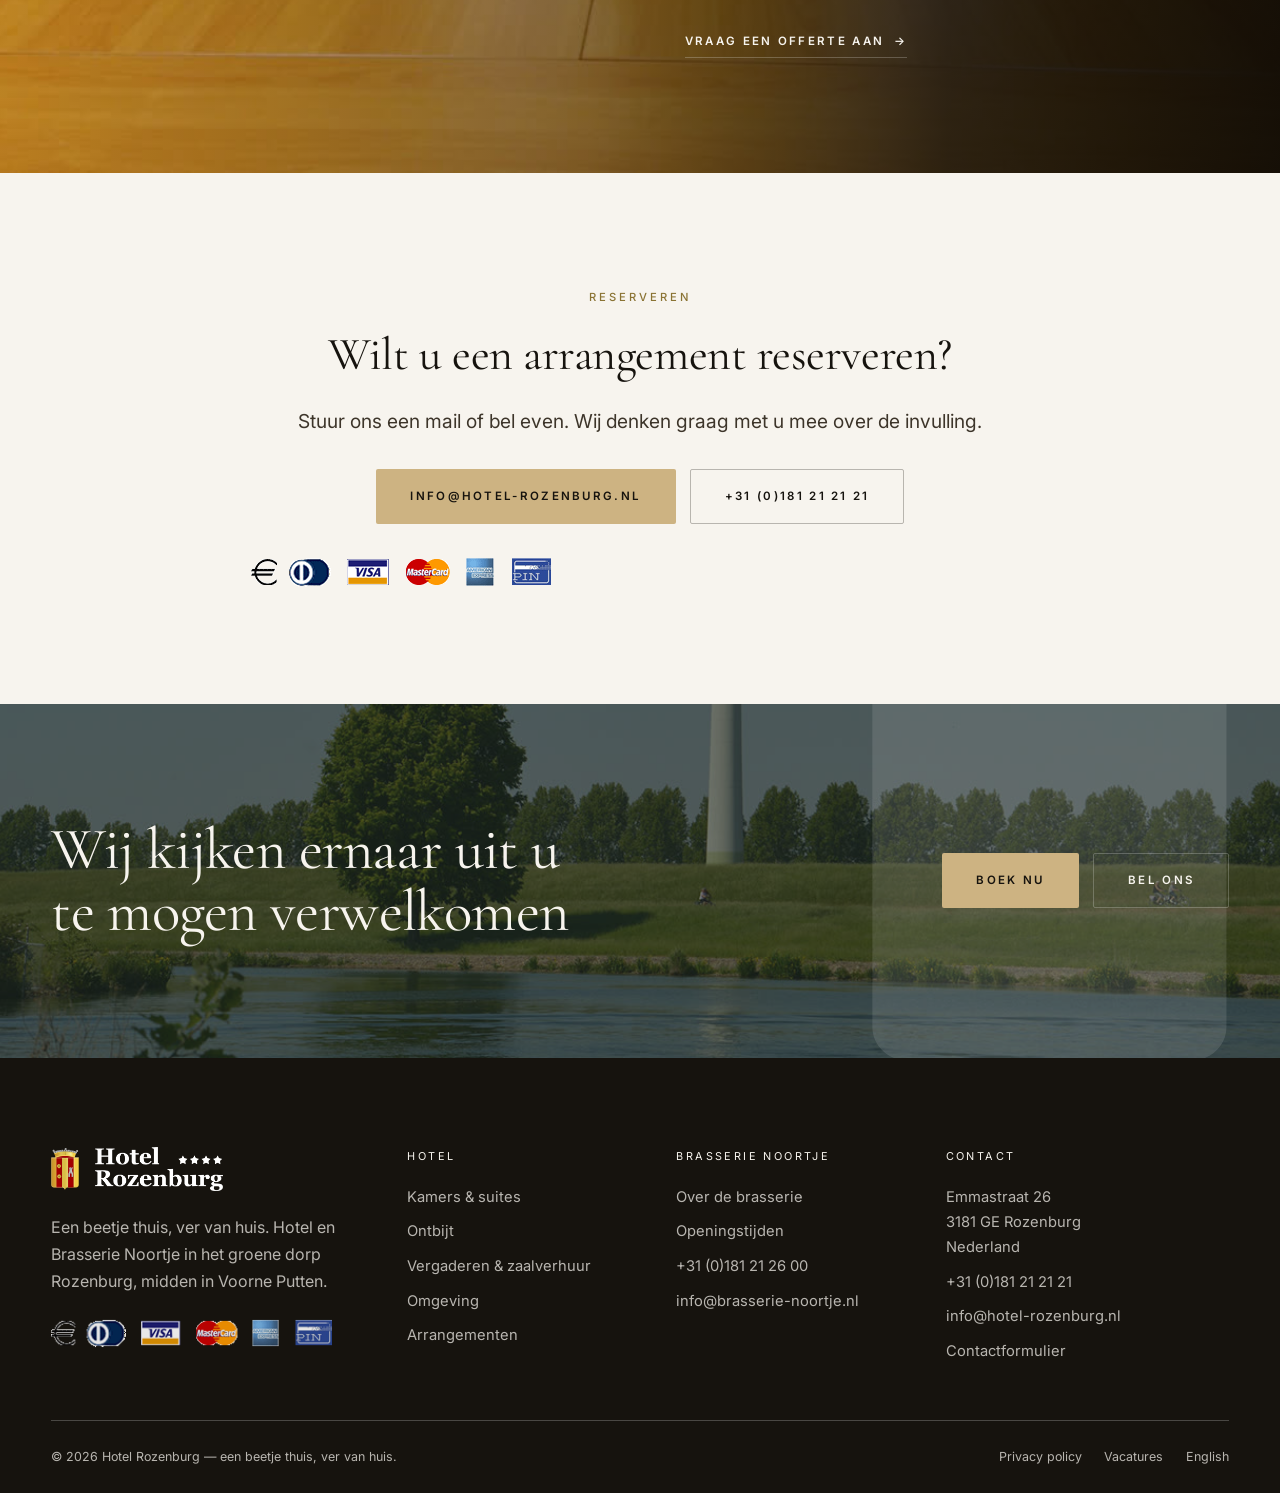
==== commit 9d3cac40: "Site-evaluatie: layout, ritme en Rozenburg-identiteit versterkt Audit van alle vijf pagina's gevolgd" ====
--- a/arrangementen.html
+++ b/arrangementen.html
@@ -10,6 +10,7 @@
 <link rel="preconnect" href="https://fonts.gstatic.com" crossorigin>
 <link href="https://fonts.googleapis.com/css2?family=Cormorant+Garamond:ital,wght@0,300;0,400;0,500;1,300;1,400&family=Inter:wght@300;400;500;600&display=swap" rel="stylesheet">
 <link rel="stylesheet" href="assets/css/style.css">
+<noscript><style>[data-reveal]{opacity:1!important;transform:none!important}</style></noscript>
 </head>
 <body>
 <a class="skip-link" href="#main">Direct naar de inhoud</a>
@@ -31,6 +32,7 @@
   <header class="header header--transparent">
     <div class="container header__inner">
       <a class="header__logo" href="index.html" aria-label="Hotel Rozenburg — naar de homepage">
+        <img class="header__crest" src="assets/img/crest-rozenburg.svg" alt="" width="179" height="269" aria-hidden="true">
         <img class="logo-light" src="assets/img/logo-hotel.png" alt="Hotel Rozenburg" width="994" height="343">
         <img class="logo-dark" src="assets/img/logo-hotel-ink.png" alt="" width="994" height="343" aria-hidden="true">
       </a>
@@ -152,24 +154,22 @@
     </div>
   </section>
 
-  <section class="section section--ink">
+  <section class="band band--right section--ink" id="zakelijk">
+    <div class="band__media">
+      <img src="assets/img/vergader-2.jpg" alt="Vergaderruimte met lange tafel en stoelen" width="1400" height="933" loading="lazy">
+    </div>
     <div class="container">
-      <div class="feature feature--reverse">
-        <div class="feature__media" data-reveal="zakelijk">
-          <div class="media media--tall"><img src="assets/img/vergader-2.jpg" alt="Vergaderruimte met lange tafel en stoelen" width="1400" height="933" loading="lazy"></div>
-        </div>
-        <div class="feature__body" data-reveal="zakelijk">
-          <p class="eyebrow">Zakelijk verblijf</p>
-          <h2>Werkzaam in de Botlek,<br>Europoort of Maasvlakte?</h2>
-          <p class="lede">Door de locatie van ons hotel is het ideaal verblijf voor werknemers die werkzaam zijn in de Botlek, Europoort en Maasvlakte.</p>
-          <ul class="feature__list">
-            <li>Vergaderruimtes met beamer en/of groot scherm</li>
-            <li>Koffie, thee en frisdranken</li>
-            <li>Comfortabele kamers</li>
-            <li>Gratis parkeergelegenheid</li>
-          </ul>
-          <p style="margin-top:2rem"><a class="link-arrow link-arrow--light" href="contact.html">Vraag een offerte aan</a></p>
-        </div>
+      <div class="band__body" style="max-width:34rem;margin-left:auto">
+        <p class="eyebrow is-light">Zakelijk verblijf</p>
+        <h2>Werkzaam in de Botlek,<br>Europoort of Maasvlakte?</h2>
+        <p class="lede">Door de locatie van ons hotel is het ideaal verblijf voor werknemers die werkzaam zijn in de Botlek, Europoort en Maasvlakte.</p>
+        <ul class="feature__list">
+          <li>Vergaderruimtes met beamer en/of groot scherm</li>
+          <li>Koffie, thee en frisdranken</li>
+          <li>Comfortabele kamers</li>
+          <li>Gratis parkeergelegenheid</li>
+        </ul>
+        <p style="margin-top:1.75rem"><a class="link-arrow link-arrow--light" href="contact.html">Vraag een offerte aan</a></p>
       </div>
     </div>
   </section>
@@ -189,6 +189,7 @@
 
   <section class="cta-band">
     <div class="cta-band__media"><img src="assets/img/omgeving.jpg" alt="" width="1600" height="1067" loading="lazy"></div>
+    <img class="cta-band__crest" src="assets/img/crest-rozenburg.svg" alt="" width="179" height="269" aria-hidden="true">
     <div class="container cta-band__inner">
       <h2>Wij kijken ernaar uit u te mogen verwelkomen</h2>
       <div class="hero__actions" style="margin-top:0">
@@ -204,8 +205,10 @@
   <div class="container">
     <div class="footer__grid">
       <div>
-        <img class="crest crest--footer" src="assets/img/crest-rozenburg.svg" alt="" width="179" height="269" aria-hidden="true">
-        <img class="footer__logo" src="assets/img/logo-hotel.png" alt="Hotel Rozenburg" width="994" height="343" loading="lazy">
+        <div class="footer__brand">
+          <img class="crest crest--footer" src="assets/img/crest-rozenburg.svg" alt="" width="179" height="269" aria-hidden="true">
+          <img class="footer__logo" src="assets/img/logo-hotel.png" alt="Hotel Rozenburg" width="994" height="343" loading="lazy">
+        </div>
         <p>Een beetje thuis, ver van huis. Hotel en Brasserie Noortje in het groene dorp Rozenburg, midden in Voorne Putten.</p>
         <p class="footer__payments" style="margin-top:1.4rem">
           <img src="assets/img/betaalmethoden.gif" alt="Aangenomen betaalmiddelen" width="300" height="32" loading="lazy">
@@ -252,6 +255,6 @@
 </footer>
 
 <button class="to-top" type="button" aria-label="Terug naar boven">&uarr;</button>
-<script src="assets/js/main.js"></script>
+<script type="module" src="assets/js/main.js"></script>
 </body>
 </html>
--- a/assets/css/style.css
+++ b/assets/css/style.css
@@ -135,11 +135,11 @@
 .crest {
   display: inline-block;
   width: auto;
-  height: 13px;
+  height: 15px;
   vertical-align: -1px;
-  opacity: 0.92;
-}
-.crest--footer { height: 34px; margin-bottom: 1.1rem; }
+  opacity: 0.95;
+}
+.crest--footer { height: 42px; margin-bottom: 0; opacity: 0.95; }
 .crest--ornament { height: 30px; margin-bottom: 1.5rem; opacity: 0.85; }
 .topbar__brand { display: inline-flex; align-items: center; gap: 0.6rem; }
 
@@ -172,6 +172,79 @@
 .grid--3 { grid-template-columns: repeat(3, minmax(0, 1fr)); }
 .grid--4 { grid-template-columns: repeat(4, minmax(0, 1fr)); }
 .grid--sidebar { grid-template-columns: minmax(0, 1fr) minmax(0, 0.85fr); align-items: center; }
+
+/* Section header: statement + optional aside, aligned on the baseline */
+.section-head {
+  display: grid;
+  grid-template-columns: minmax(0, 1fr) auto;
+  align-items: end;
+  gap: clamp(1.5rem, 4vw, 3rem);
+  margin-bottom: clamp(2rem, 4vw, 3.5rem);
+}
+.section-head__aside { justify-self: end; }
+.section-head .lede { max-width: 54ch; }
+.section-head--center {
+  display: block;
+  text-align: center;
+  max-width: 46rem;
+  margin-inline: auto;
+}
+.section-head--center .eyebrow { justify-content: center; }
+.section-head--center .eyebrow::before { display: none; }
+.section-head--center .lede { margin-inline: auto; }
+
+/* Full-bleed band: image runs to the edge of the viewport.
+   isolation keeps the media layer above the section's own background. */
+.band { position: relative; overflow: hidden; isolation: isolate; }
+.band__media { position: absolute; inset: 0; z-index: -2; }
+.band__media img { width: 100%; height: 100%; object-fit: cover; }
+.band__media::after {
+  content: "";
+  position: absolute;
+  inset: 0;
+  background: linear-gradient(90deg, rgba(8, 6, 4, 0.93) 0%, rgba(8, 6, 4, 0.82) 26%, rgba(8, 6, 4, 0.42) 54%, rgba(8, 6, 4, 0.1) 100%);
+}
+.band--right .band__media::after {
+  background: linear-gradient(270deg, rgba(8, 6, 4, 0.93) 0%, rgba(8, 6, 4, 0.82) 26%, rgba(8, 6, 4, 0.42) 54%, rgba(8, 6, 4, 0.1) 100%);
+}
+.band__body { padding-block: var(--section-y); color: var(--paper); }
+.band__body > * + * { margin-top: 1.25rem; }
+.band__body .lede { color: rgba(247, 244, 238, 0.82); }
+.band__body p { max-width: 46ch; }
+
+/* Pillars: three short columns under a statement */
+.pillars { display: grid; grid-template-columns: repeat(3, minmax(0, 1fr)); gap: clamp(1.5rem, 3vw, 3rem); }
+.pillar { border-top: 1px solid var(--line-strong); padding-top: 1.25rem; }
+.pillar__title {
+  font-family: var(--f-body);
+  font-size: 0.72rem;
+  font-weight: 600;
+  letter-spacing: 0.18em;
+  text-transform: uppercase;
+  margin: 0 0 0.7rem;
+}
+.pillar__text { color: var(--muted); font-size: 0.95rem; margin: 0; }
+.section--ink .pillar { border-color: var(--line-invert); }
+.section--ink .pillar__text { color: rgba(247, 244, 238, 0.66); }
+
+/* Crest divider between sections */
+.divider-crest {
+  display: flex;
+  align-items: center;
+  justify-content: center;
+  gap: clamp(1rem, 2.5vw, 1.75rem);
+}
+.divider-crest::before,
+.divider-crest::after {
+  content: "";
+  height: 1px;
+  width: min(110px, 14vw);
+  background: linear-gradient(to right, transparent, var(--line-strong));
+}
+.divider-crest::after { background: linear-gradient(to left, transparent, var(--line-strong)); }
+.divider-crest img { height: 26px; width: auto; opacity: 0.85; }
+.divider-crest--light::before { background: linear-gradient(to right, transparent, var(--line-invert)); }
+.divider-crest--light::after { background: linear-gradient(to left, transparent, var(--line-invert)); }
 
 .stack-sm > * + * { margin-top: 0.75rem; }
 .stack > * + * { margin-top: 1.5rem; }
@@ -191,6 +264,7 @@
   font-weight: 600;
   letter-spacing: 0.2em;
   text-transform: uppercase;
+  white-space: nowrap;
   cursor: pointer;
   transition: background 0.35s var(--ease), color 0.35s var(--ease), border-color 0.35s var(--ease), transform 0.35s var(--ease);
 }
@@ -247,7 +321,7 @@
   color: rgba(247, 244, 238, 0.72);
   font-size: 0.72rem;
   letter-spacing: 0.06em;
-  border-bottom: 1px solid rgba(255, 255, 255, 0.08);
+  border-bottom: 2px solid var(--rozenburg-red);
   max-height: 44px;
   overflow: hidden;
   transition: max-height 0.45s var(--ease), opacity 0.3s var(--ease);
@@ -277,8 +351,14 @@
   gap: 2rem;
   min-height: var(--header-h);
 }
-.header__logo { display: inline-flex; align-items: center; }
+.header__logo { display: inline-flex; align-items: center; gap: 0.8rem; }
 .header__logo img { height: 42px; width: auto; }
+.header__crest {
+  height: 30px;
+  width: auto;
+  flex: 0 0 auto;
+  opacity: 0.95;
+}
 
 .nav { display: flex; align-items: center; gap: clamp(1rem, 2vw, 2.1rem); }
 .nav__link {
@@ -298,7 +378,7 @@
   bottom: 0;
   width: 100%;
   height: 1px;
-  background: currentColor;
+  background: var(--rozenburg-red);
   transform: scaleX(0);
   transform-origin: right;
   transition: transform 0.4s var(--ease);
@@ -418,9 +498,21 @@
   position: absolute;
   inset: 0;
   background:
-    linear-gradient(180deg, rgba(10, 8, 5, 0.58) 0%, rgba(10, 8, 5, 0.12) 28%, rgba(10, 8, 5, 0.78) 100%),
-    linear-gradient(90deg, rgba(10, 8, 5, 0.78) 0%, rgba(10, 8, 5, 0.38) 46%, rgba(10, 8, 5, 0) 78%);
-}
+    linear-gradient(180deg, rgba(10, 8, 5, 0.62) 0%, rgba(10, 8, 5, 0.12) 26%, rgba(10, 8, 5, 0.72) 100%),
+    linear-gradient(90deg, rgba(10, 8, 5, 0.5) 0%, rgba(10, 8, 5, 0.12) 42%, rgba(10, 8, 5, 0) 70%);
+}
+.hero__slide img { object-position: var(--focus, center); }
+
+/* Soft scrim exactly where the headline sits, so copy stays legible
+   over busy photography without flattening the whole image. */
+.hero__content::before {
+  content: "";
+  position: absolute;
+  inset: 0;
+  pointer-events: none;
+  background: radial-gradient(125% 105% at 4% 100%, rgba(8, 6, 4, 0.9) 0%, rgba(8, 6, 4, 0.74) 32%, rgba(8, 6, 4, 0.3) 58%, rgba(8, 6, 4, 0) 78%);
+}
+.hero__content > .container { position: relative; z-index: 1; }
 
 .hero__content {
   position: relative;
@@ -434,6 +526,13 @@
   max-width: 46ch;
   font-size: clamp(1rem, 1.35vw, 1.18rem);
   color: rgba(247, 244, 238, 0.86);
+}
+.hero__place {
+  margin-top: 1.1rem;
+  font-size: 0.7rem;
+  letter-spacing: 0.2em;
+  text-transform: uppercase;
+  color: rgba(247, 244, 238, 0.55);
 }
 .hero__actions { display: flex; flex-wrap: wrap; gap: 0.9rem; margin-top: 2.2rem; }
 
@@ -531,22 +630,23 @@
 .booking {
   position: relative;
   z-index: 20;
-  margin-top: -1px;
+  margin-top: -56px;
 }
 .booking__card {
   background: var(--paper);
   border: 1px solid var(--line);
-  box-shadow: 0 30px 60px -40px rgba(22, 19, 14, 0.45);
+  border-top: 2px solid var(--rozenburg-red);
+  box-shadow: 0 40px 80px -46px rgba(22, 19, 14, 0.55);
   display: grid;
   grid-template-columns: repeat(3, minmax(0, 1fr)) auto;
   align-items: stretch;
 }
 .booking__field {
-  padding: 1.35rem 1.6rem;
+  padding: 1.5rem 1.7rem;
   border-right: 1px solid var(--line);
   display: flex;
   flex-direction: column;
-  gap: 0.35rem;
+  gap: 0.4rem;
 }
 .booking__label {
   font-size: 0.64rem;
@@ -597,6 +697,7 @@
 /* 9. Media & cards ------------------------------------------------------ */
 .media {
   position: relative;
+  display: block;
   overflow: hidden;
   background: var(--paper-3);
 }
@@ -608,6 +709,7 @@
 }
 .media--zoom:hover img { transform: scale(1.045); }
 .media--tall { aspect-ratio: 3 / 4; }
+.media--tile { aspect-ratio: 4 / 5; }
 .media--square { aspect-ratio: 1 / 1; }
 .media--wide { aspect-ratio: 16 / 10; }
 .media--panorama { aspect-ratio: 21 / 9; }
@@ -663,6 +765,7 @@
   line-height: 1;
   color: var(--gold-deep);
 }
+.stats__item:nth-child(even) .stats__value { color: var(--rozenburg-red); }
 .stats__label {
   margin-top: 0.65rem;
   font-size: 0.72rem;
@@ -761,7 +864,7 @@
 }
 .section--ink .feature__list li { border-color: var(--line-invert); }
 
-.hours { list-style: none; margin: 0; padding: 0; font-size: 0.95rem; }
+.hours { list-style: none; margin: 0; padding: 0; font-size: 0.95rem; max-width: 26rem; }
 .hours li { display: flex; justify-content: space-between; gap: 1rem; padding: 0.7rem 0; border-bottom: 1px solid var(--line); }
 .hours li span:last-child { color: var(--muted); }
 .section--ink .hours li { border-color: var(--line-invert); }
@@ -775,7 +878,7 @@
   content: "";
   position: absolute;
   inset: 0;
-  background: linear-gradient(0deg, rgba(10, 8, 5, 0.88) 2%, rgba(10, 8, 5, 0.55) 26%, rgba(10, 8, 5, 0.12) 62%, rgba(10, 8, 5, 0.05) 100%);
+  background: linear-gradient(0deg, rgba(10, 8, 5, 0.92) 0%, rgba(10, 8, 5, 0.68) 26%, rgba(10, 8, 5, 0.18) 66%, rgba(10, 8, 5, 0.04) 100%);
 }
 .tile__body {
   position: absolute;
@@ -883,6 +986,19 @@
 }
 .cta-band__media { position: absolute; inset: 0; z-index: -2; opacity: 0.38; }
 .cta-band__media img { width: 100%; height: 100%; object-fit: cover; }
+.cta-band__crest {
+  position: absolute;
+  right: 4%;
+  bottom: -10%;
+  z-index: -1;
+  width: clamp(200px, 28vw, 400px);
+  height: auto;
+  opacity: 0.11;
+  /* Render as a clean silhouette so the watermark reads as a shape,
+     not a muddy patch of colour over photography. */
+  filter: brightness(0) invert(1);
+  pointer-events: none;
+}
 .cta-band__inner {
   padding-block: clamp(4rem, 9vw, 8rem);
   display: flex;
@@ -908,6 +1024,8 @@
 }
 .footer__list { list-style: none; margin: 0; padding: 0; display: grid; gap: 0.6rem; font-size: 0.92rem; }
 .footer__logo { height: 44px; width: auto; margin-bottom: 1.4rem; }
+.footer__brand { display: flex; align-items: center; gap: 1rem; margin-bottom: 1.4rem; }
+.footer__brand .footer__logo { margin-bottom: 0; }
 .footer__bottom {
   border-top: 1px solid var(--line-invert);
   padding-block: 1.6rem;
@@ -989,12 +1107,17 @@
 @media (max-width: 860px) {
   .grid--2, .grid--3, .grid--4, .feature { grid-template-columns: 1fr; }
   .feature--reverse .feature__media { order: 0; }
+  .pillars { grid-template-columns: 1fr; }
+  .section-head { grid-template-columns: 1fr; }
+  .section-head__aside { justify-self: start; }
   .stats { grid-template-columns: repeat(2, minmax(0, 1fr)); }
   .hero__aside, .hero__dots { display: none; }
   .gallery { grid-template-columns: repeat(3, minmax(0, 1fr)); }
   .topbar__inner { justify-content: center; }
   .topbar__list--extra { display: none; }
   .slider__item { flex-basis: 78vw; }
+  .booking { margin-top: 0; }
+  .band__media::after { background: linear-gradient(180deg, rgba(10, 8, 5, 0.7) 0%, rgba(10, 8, 5, 0.6) 60%, rgba(10, 8, 5, 0.8) 100%); }
 }
 
 @media (max-width: 560px) {
@@ -1005,6 +1128,10 @@
   .footer__grid { grid-template-columns: 1fr; }
   .gallery { grid-template-columns: repeat(2, minmax(0, 1fr)); }
   .hero__scroll { display: none; }
+  .header__actions .btn { display: none; }
+  .header__crest { height: 24px; }
+  .header__logo img { height: 36px; }
+  .crest--ornament { height: 24px; }
 }
 
 @media (prefers-reduced-motion: reduce) {
@@ -1016,3 +1143,16 @@
   }
   html.js [data-reveal] { opacity: 1; transform: none; }
 }
+
+/* 24. Print & no-JS ------------------------------------------------------ */
+@media print {
+  .header-shell, .to-top, .mobile-menu, .booking, .hero__dots, .hero__scroll, .slider__nav { display: none !important; }
+  html.js [data-reveal] { opacity: 1 !important; transform: none !important; }
+  body { background: #fff; }
+  .section, .section--tight { padding-block: 1.5rem; }
+  .hero, .page-hero { min-height: 0; }
+  .hero__media, .page-hero__media { position: static; }
+  .hero__media::after, .page-hero__media::after { display: none; }
+  .cta-band__media, .band__media { display: none; }
+  .section--ink, .footer, .cta-band { background: #fff !important; color: #000 !important; }
+}
